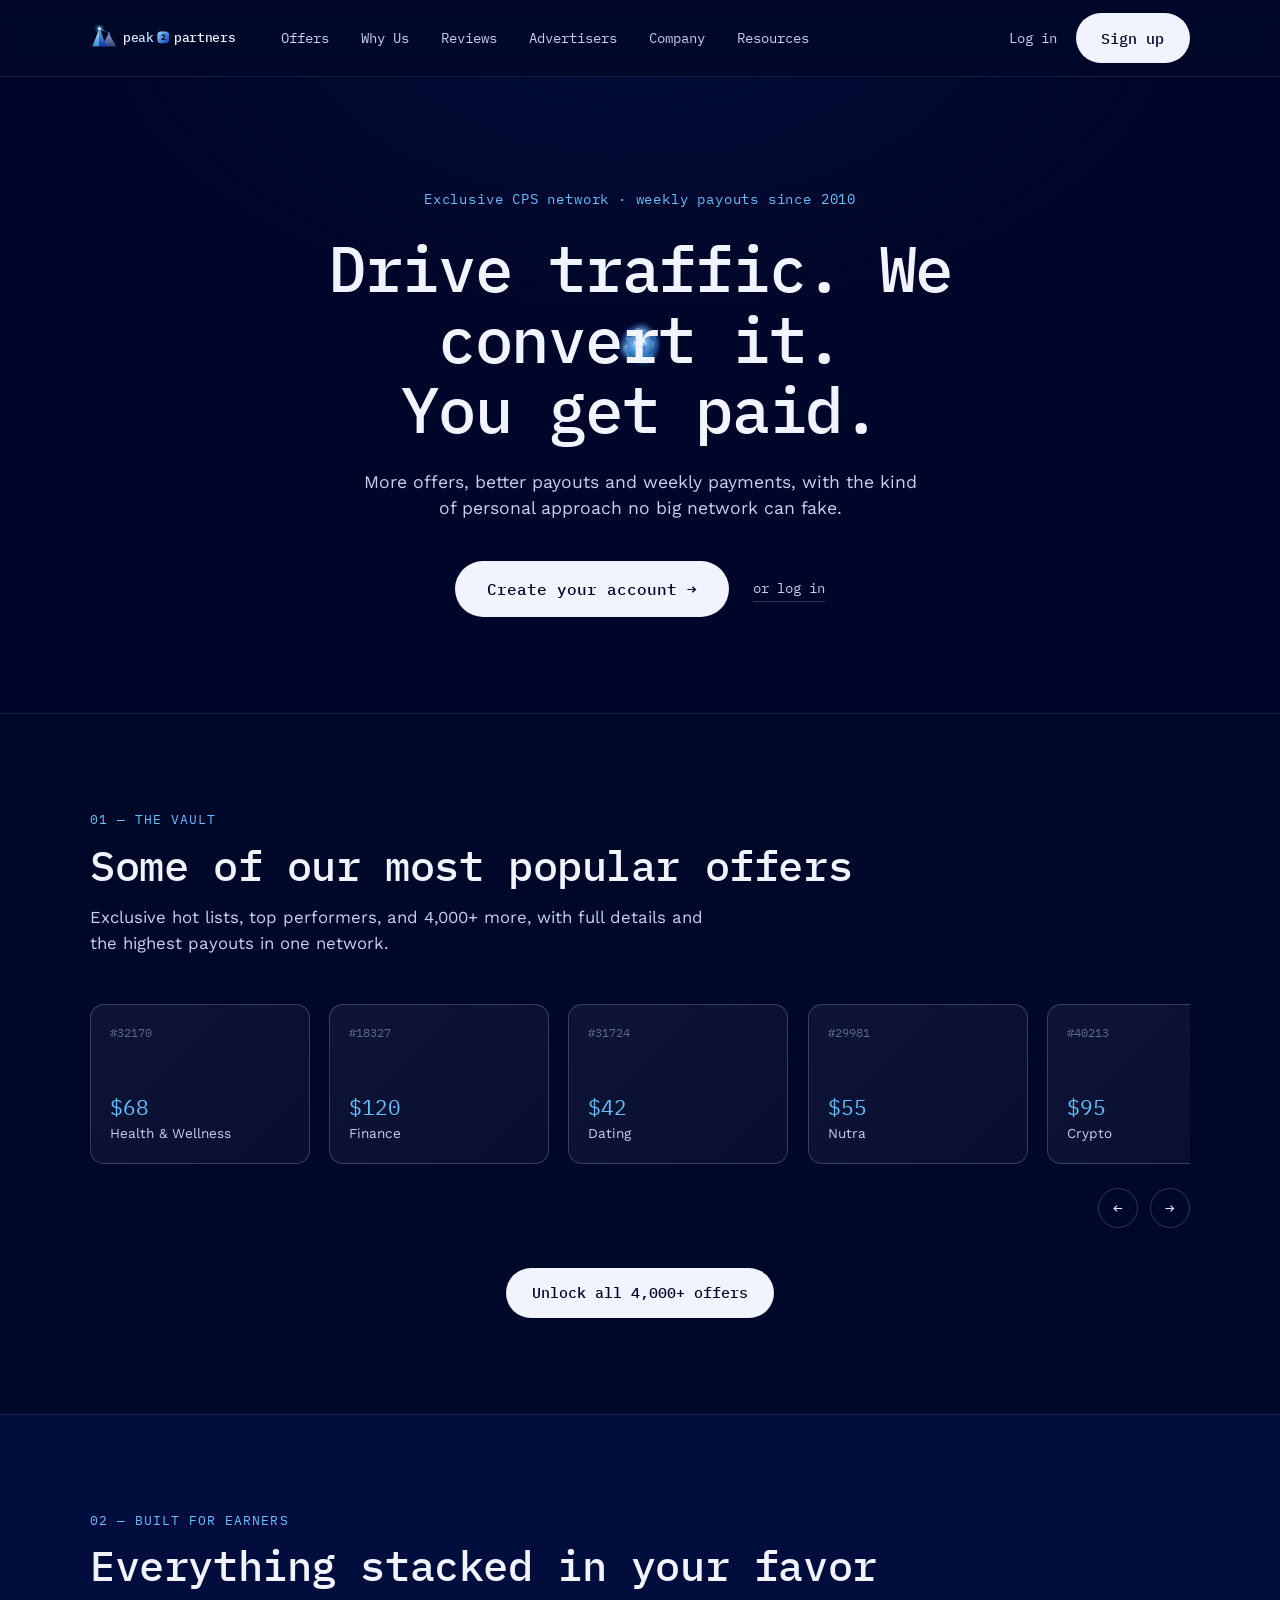
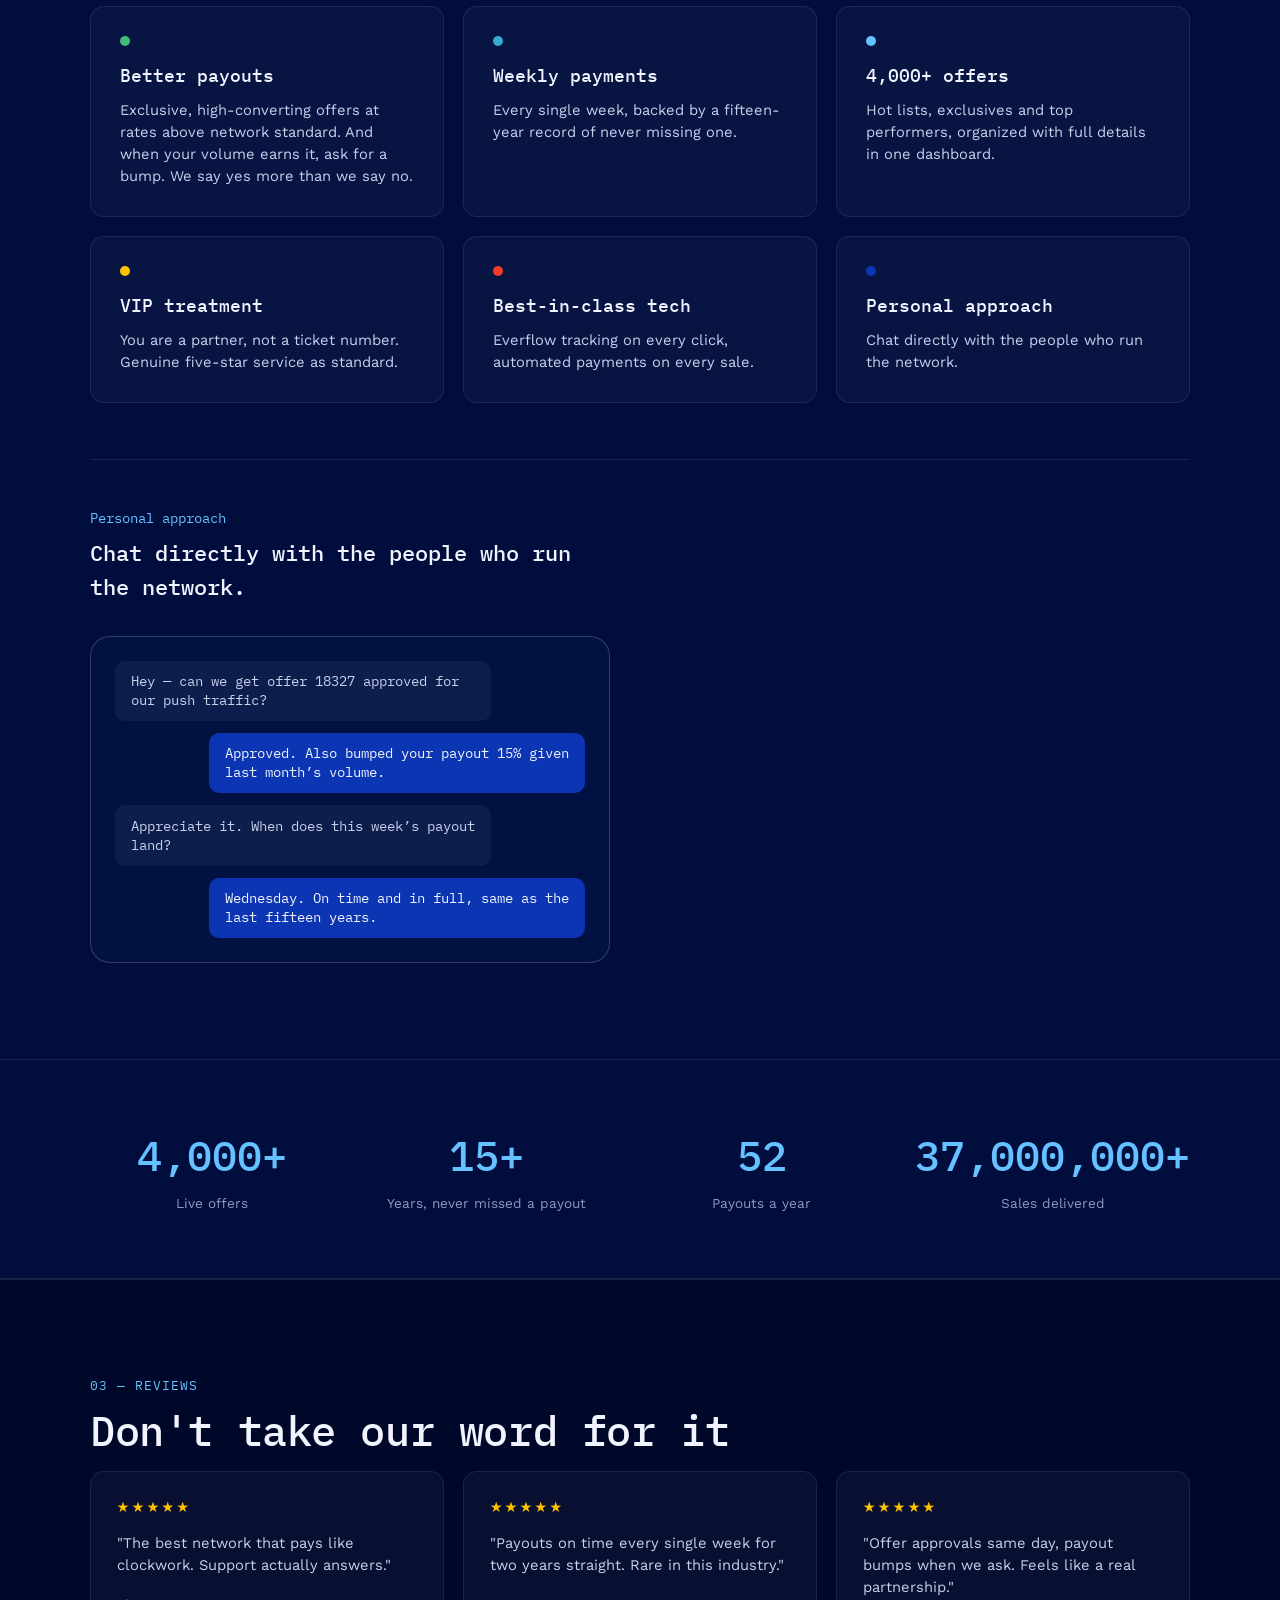
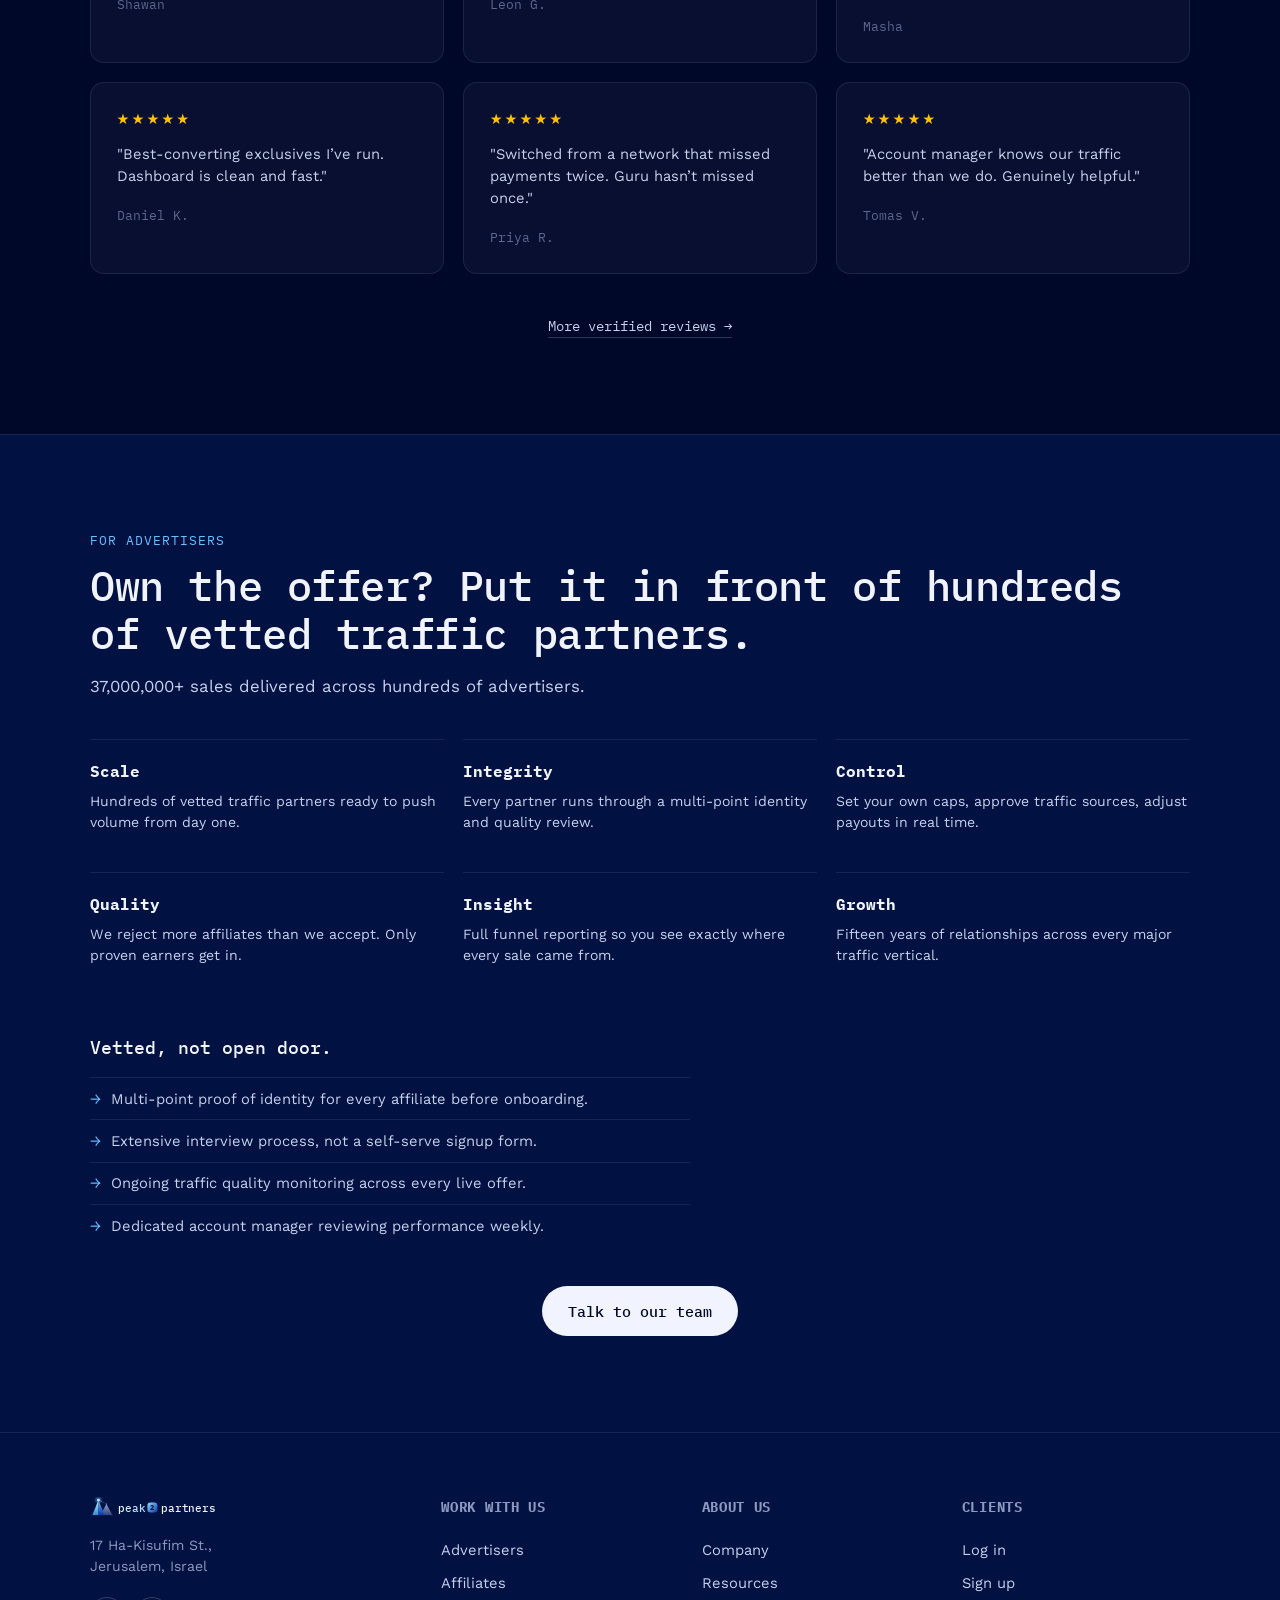
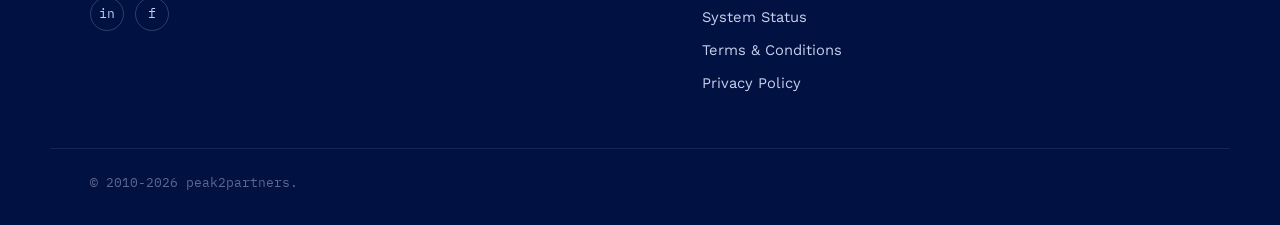
==== index.html @ 4d90394d "chore: initial project setup with branding, assets, and landing page Add .gitignore for .claude dire" ====
<!DOCTYPE html>
<html lang="en">
<head>
<meta charset="UTF-8" />
<meta name="viewport" content="width=device-width, initial-scale=1.0" />

<title>peak2partners | The Exclusive CPS Affiliate Network</title>
<meta name="description" content="4,000+ offers. Hot verticals. One network. Since 2010. For affiliates, publishers and advertisers." />
<meta name="robots" content="index, follow" />
<link rel="canonical" href="https://peak2partners.com/" />
<meta name="theme-color" content="#00082a" />

<!-- Open Graph -->
<meta property="og:type" content="website" />
<meta property="og:site_name" content="peak2partners" />
<meta property="og:title" content="peak2partners | The Exclusive CPS Affiliate Network" />
<meta property="og:description" content="4,000+ offers. Hot verticals. One network. Since 2010. For affiliates, publishers and advertisers." />
<meta property="og:url" content="https://peak2partners.com/" />
<meta property="og:image" content="https://peak2partners.com/assets/og-image.png" />
<meta property="og:image:width" content="1200" />
<meta property="og:image:height" content="630" />
<meta property="og:locale" content="en_US" />

<!-- Twitter -->
<meta name="twitter:card" content="summary_large_image" />
<meta name="twitter:title" content="peak2partners | The Exclusive CPS Affiliate Network" />
<meta name="twitter:description" content="4,000+ offers. Hot verticals. One network. Since 2010. For affiliates, publishers and advertisers." />
<meta name="twitter:image" content="https://peak2partners.com/assets/og-image.png" />

<!-- Favicons -->
<link rel="icon" href="/favicon.ico" sizes="32x32" />
<link rel="icon" type="image/svg+xml" href="/favicon.svg" />
<link rel="apple-touch-icon" href="/apple-touch-icon.png" />
<link rel="icon" type="image/png" sizes="16x16" href="/favicon-16x16.png" />
<link rel="icon" type="image/png" sizes="32x32" href="/favicon-32x32.png" />
<link rel="manifest" href="/site.webmanifest" />

<link rel="preconnect" href="https://fonts.googleapis.com">
<link rel="preconnect" href="https://fonts.gstatic.com" crossorigin>
<link href="https://fonts.googleapis.com/css2?family=IBM+Plex+Mono:wght@400;500;600&family=Work+Sans:wght@400;500;600;700&display=swap" rel="stylesheet">
<link rel="stylesheet" href="css/style.css" />

<script type="application/ld+json">
{
  "@context": "https://schema.org",
  "@type": "Organization",
  "name": "peak2partners",
  "url": "https://peak2partners.com/",
  "logo": "https://peak2partners.com/assets/icons/android-chrome-512x512.png",
  "description": "The exclusive CPS affiliate network. 4,000+ offers. Weekly payouts since 2010.",
  "foundingDate": "2010",
  "address": {
    "@type": "PostalAddress",
    "streetAddress": "17 Ha-Kisufim St.",
    "addressLocality": "Jerusalem",
    "addressCountry": "IL"
  },
  "sameAs": []
}
</script>
</head>
<body>

<svg width="0" height="0" style="position:absolute" aria-hidden="true">
  <defs>
    <linearGradient id="lg-peakFront" x1="0" y1="0" x2="0" y2="1">
      <stop offset="0" stop-color="#cfeaff"/>
      <stop offset="1" stop-color="#2f8fd6"/>
    </linearGradient>
    <linearGradient id="lg-peakFrontShade" x1="0" y1="0" x2="0" y2="1">
      <stop offset="0" stop-color="#7fc3ee"/>
      <stop offset="1" stop-color="#0b35b3"/>
    </linearGradient>
    <linearGradient id="lg-peakBack" x1="0" y1="0" x2="0" y2="1">
      <stop offset="0" stop-color="#8da4d8"/>
      <stop offset="1" stop-color="#33437a"/>
    </linearGradient>
    <radialGradient id="lg-apexGlow" cx=".5" cy=".5" r=".5">
      <stop offset="0" stop-color="#65c1ff" stop-opacity=".65"/>
      <stop offset="1" stop-color="#65c1ff" stop-opacity="0"/>
    </radialGradient>
    <linearGradient id="lg-textShine" x1="0" y1="0" x2="1" y2="0">
      <stop offset="0" stop-color="#f1f4fe"/>
      <stop offset="1" stop-color="#a9d8ff"/>
    </linearGradient>
    <linearGradient id="lg-badge" x1="0" y1="0" x2="1" y2="1">
      <stop offset="0" stop-color="#8fe0ff"/>
      <stop offset="1" stop-color="#0b35b3"/>
    </linearGradient>
    <linearGradient id="lg-connector" x1="0" y1="0" x2="1" y2="1">
      <stop offset="0" stop-color="#65c1ff" stop-opacity="1"/>
      <stop offset="1" stop-color="#65c1ff" stop-opacity="0"/>
    </linearGradient>
  </defs>
</svg>

<header class="site-header">
  <div class="wrap header-inner">
    <a href="#" class="logo">
      <svg width="256" height="44" viewBox="0 0 256 44" xmlns="http://www.w3.org/2000/svg" role="img" aria-label="peak2partners">
        <line x1="0" y1="36" x2="46" y2="36" stroke="#f1f4fe" stroke-opacity=".15" stroke-width="1"/>
        <polygon points="32,14 20,36 44,36" fill="url(#lg-peakBack)"/>
        <circle cx="32" cy="14" r="1.6" fill="#65c1ff" fill-opacity=".7"/>
        <line x1="16" y1="6" x2="32" y2="14" stroke="url(#lg-connector)" stroke-width="1.4" stroke-linecap="round"/>
        <polygon points="16,6 4,36 16,36" fill="url(#lg-peakFront)"/>
        <polygon points="16,6 16,36 28,36" fill="url(#lg-peakFrontShade)"/>
        <circle cx="16" cy="6" r="9" fill="url(#lg-apexGlow)"/>
        <circle cx="16" cy="6" r="2.6" fill="#f1f4fe"/>
        <circle cx="16" cy="6" r="1.1" fill="#65c1ff"/>
        <text x="56" y="29" font-family="'IBM Plex Mono','SF Mono',ui-monospace,monospace" font-size="22" font-weight="500" letter-spacing="-0.5" fill="url(#lg-textShine)">peak</text>
        <rect x="114" y="11" width="20" height="20" rx="6" fill="url(#lg-badge)"/>
        <text x="124" y="25.5" font-family="'IBM Plex Mono','SF Mono',ui-monospace,monospace" font-size="13" font-weight="700" text-anchor="middle" fill="#00082a">2</text>
        <text x="142" y="29" font-family="'IBM Plex Mono','SF Mono',ui-monospace,monospace" font-size="22" font-weight="500" letter-spacing="-0.5" fill="#f1f4fe">partners</text>
      </svg>
    </a>
    <nav class="main-nav" id="mainNav">
      <a href="#vault">Offers</a>
      <a href="#earners">Why Us</a>
      <a href="#reviews">Reviews</a>
      <a href="#advertisers">Advertisers</a>
      <a href="#footer">Company</a>
      <a href="#footer">Resources</a>
    </nav>
    <div class="header-actions">
      <a href="#" class="link-btn">Log in</a>
      <a href="#" class="btn btn-primary">Sign up</a>
    </div>
    <button class="burger" id="burger" aria-label="Open menu">
      <span></span><span></span><span></span>
    </button>
  </div>
</header>

<main>

  <!-- HERO -->
  <section class="hero">
    <canvas id="electronCanvas" class="electron-canvas" aria-hidden="true"></canvas>
    <div class="wrap">
      <p class="eyebrow">Exclusive CPS network &middot; weekly payouts since 2010</p>
      <h1>Drive traffic. We convert it.<br>You get paid.</h1>
      <p class="hero-sub">More offers, better payouts and weekly payments, with the kind of personal approach no big network can fake.</p>
      <div class="hero-cta">
        <a href="#" class="btn btn-primary btn-lg">Create your account &rarr;</a>
        <a href="#" class="link-underline">or log in</a>
      </div>
    </div>
  </section>

  <!-- 01 VAULT -->
  <section class="section" id="vault">
    <div class="wrap">
      <p class="section-tag">01 &mdash; The vault</p>
      <h2>Some of our most popular offers</h2>
      <p class="section-sub">Exclusive hot lists, top performers, and 4,000+ more, with full details and the highest payouts in one network.</p>

      <div class="carousel" id="vaultCarousel">
        <div class="carousel-track" id="vaultTrack"></div>
      </div>
      <div class="carousel-controls">
        <button class="carousel-btn" data-dir="-1" aria-label="Scroll left">&larr;</button>
        <button class="carousel-btn" data-dir="1" aria-label="Scroll right">&rarr;</button>
      </div>

      <div class="center-cta">
        <a href="#" class="btn btn-primary">Unlock all 4,000+ offers</a>
      </div>
    </div>
  </section>

  <!-- 02 BUILT FOR EARNERS -->
  <section class="section section-alt" id="earners">
    <div class="wrap">
      <p class="section-tag">02 &mdash; Built for earners</p>
      <h2>Everything stacked in your favor</h2>

      <div class="card-grid" id="cardGrid"></div>

      <div class="chat-block">
        <p class="chat-label">Personal approach</p>
        <h3>Chat directly with the people who run the network.</h3>
        <div class="chat-mock" id="chatMock"></div>
      </div>
    </div>
  </section>

  <!-- STATS -->
  <section class="stats">
    <div class="wrap stats-grid" id="statsGrid"></div>
  </section>

  <!-- 03 REVIEWS -->
  <section class="section" id="reviews">
    <div class="wrap">
      <p class="section-tag">03 &mdash; Reviews</p>
      <h2>Don't take our word for it</h2>

      <div class="review-grid" id="reviewGrid"></div>

      <div class="center-cta">
        <a href="#" class="link-underline">More verified reviews &rarr;</a>
      </div>
    </div>
  </section>

  <!-- ADVERTISERS -->
  <section class="section section-dark" id="advertisers">
    <div class="wrap">
      <p class="section-tag">For advertisers</p>
      <h2>Own the offer? Put it in front of hundreds of vetted traffic partners.</h2>
      <p class="section-sub">37,000,000+ sales delivered across hundreds of advertisers.</p>

      <div class="benefit-grid" id="benefitGrid"></div>

      <div class="security-block">
        <h3>Vetted, not open door.</h3>
        <ul id="securityList"></ul>
      </div>

      <div class="center-cta">
        <a href="#" class="btn btn-primary">Talk to our team</a>
      </div>
    </div>
  </section>

</main>

<footer class="site-footer" id="footer">
  <div class="wrap footer-inner">
    <div class="footer-brand">
      <svg width="205" height="35" viewBox="0 0 256 44" xmlns="http://www.w3.org/2000/svg" role="img" aria-label="peak2partners">
        <line x1="0" y1="36" x2="46" y2="36" stroke="#f1f4fe" stroke-opacity=".15" stroke-width="1"/>
        <polygon points="32,14 20,36 44,36" fill="url(#lg-peakBack)"/>
        <circle cx="32" cy="14" r="1.6" fill="#65c1ff" fill-opacity=".7"/>
        <line x1="16" y1="6" x2="32" y2="14" stroke="url(#lg-connector)" stroke-width="1.4" stroke-linecap="round"/>
        <polygon points="16,6 4,36 16,36" fill="url(#lg-peakFront)"/>
        <polygon points="16,6 16,36 28,36" fill="url(#lg-peakFrontShade)"/>
        <circle cx="16" cy="6" r="9" fill="url(#lg-apexGlow)"/>
        <circle cx="16" cy="6" r="2.6" fill="#f1f4fe"/>
        <circle cx="16" cy="6" r="1.1" fill="#65c1ff"/>
        <text x="56" y="29" font-family="'IBM Plex Mono','SF Mono',ui-monospace,monospace" font-size="22" font-weight="500" letter-spacing="-0.5" fill="url(#lg-textShine)">peak</text>
        <rect x="114" y="11" width="20" height="20" rx="6" fill="url(#lg-badge)"/>
        <text x="124" y="25.5" font-family="'IBM Plex Mono','SF Mono',ui-monospace,monospace" font-size="13" font-weight="700" text-anchor="middle" fill="#00082a">2</text>
        <text x="142" y="29" font-family="'IBM Plex Mono','SF Mono',ui-monospace,monospace" font-size="22" font-weight="500" letter-spacing="-0.5" fill="#f1f4fe">partners</text>
      </svg>
      <p>17 Ha-Kisufim St.,<br>Jerusalem, Israel</p>
      <div class="social-icons">
        <a href="#" aria-label="LinkedIn">in</a>
        <a href="#" aria-label="Facebook">f</a>
      </div>
    </div>

    <div class="footer-col">
      <h4>Work with us</h4>
      <a href="#advertisers">Advertisers</a>
      <a href="#vault">Affiliates</a>
    </div>

    <div class="footer-col">
      <h4>About us</h4>
      <a href="#">Company</a>
      <a href="#">Resources</a>
      <a href="#">System Status</a>
      <a href="#">Terms &amp; Conditions</a>
      <a href="#">Privacy Policy</a>
    </div>

    <div class="footer-col">
      <h4>Clients</h4>
      <a href="#">Log in</a>
      <a href="#">Sign up</a>
    </div>
  </div>
  <div class="wrap footer-bottom">
    <p>&copy; 2010-2026 peak2partners.</p>
  </div>
</footer>

<script src="js/main.js"></script>
</body>
</html>
---- css/style.css ----
/* ===== Design tokens (extracted from gurumedia.com) ===== */
:root{
  --bg:#00082a;
  --bg2:#010e3d;
  --bg3:#001142;
  --ink:#f1f4fe;
  --ink2:#c7d1ec;
  --dim:#8d99be;
  --faint:#5d6890;
  --accent:#65c1ff;
  --blue:#0b35b3;
  --sp-r:#f23d26;
  --sp-y:#ffc200;
  --sp-g:#42bc78;
  --sp-b:#39abd3;
  --line:#f1f4fe17;
  --line2:#f1f4fe0d;
  --line-s:#f1f4fe33;
  --surf:#f1f4fe08;
  --surf2:#f1f4fe0e;
  --paper:#f1f4fe;
  --r-lg:20px;
  --r-md:14px;
  --r-sm:10px;
  --maxw:1180px;
  --gut:clamp(20px, 5vw, 40px);
  --ease:cubic-bezier(.22, .7, .18, 1);
  --sans:"Work Sans", system-ui, sans-serif;
  --mono:"IBM Plex Mono", "SF Mono", ui-monospace, monospace;
}

*{box-sizing:border-box;margin:0;padding:0}
html{scroll-behavior:smooth}
body{
  background:var(--bg);
  color:var(--ink);
  font-family:var(--sans);
  line-height:1.5;
  -webkit-font-smoothing:antialiased;
}
img{max-width:100%;display:block}
a{color:inherit;text-decoration:none}
ul{list-style:none}
button{font:inherit;cursor:pointer;background:none;border:none;color:inherit}

.wrap{
  max-width:var(--maxw);
  margin:0 auto;
  padding:0 var(--gut);
}

h1,h2,h3,.section-tag,.eyebrow{font-family:var(--mono)}

h1{font-size:clamp(2.2rem, 5vw, 4rem);font-weight:500;line-height:1.1;letter-spacing:-.02em}
h2{font-size:clamp(1.6rem, 3.4vw, 2.6rem);font-weight:500;line-height:1.15;letter-spacing:-.01em;margin-bottom:1rem}
h3{font-size:1.15rem;font-weight:500}

.section-tag{
  color:var(--accent);
  font-size:.8rem;
  letter-spacing:.08em;
  text-transform:uppercase;
  margin-bottom:.75rem;
}
.section-sub{color:var(--ink2);max-width:640px;font-size:1.05rem;margin-bottom:2.5rem}

/* ===== Buttons ===== */
.btn{
  display:inline-flex;
  align-items:center;
  gap:.4rem;
  padding:.85rem 1.6rem;
  border-radius:100px;
  font-family:var(--mono);
  font-size:.95rem;
  font-weight:500;
  transition:background .2s var(--ease), transform .2s var(--ease);
}
.btn-primary{background:var(--paper);color:var(--bg)}
.btn-primary:hover{background:var(--accent);transform:translateY(-1px)}
.btn-lg{padding:1rem 2rem;font-size:1rem}
.link-btn{font-family:var(--mono);font-size:.9rem;color:var(--ink2)}
.link-underline{
  font-family:var(--mono);
  font-size:.9rem;
  color:var(--ink2);
  border-bottom:1px solid var(--line-s);
  padding-bottom:2px;
}
.link-underline:hover{color:var(--accent);border-color:var(--accent)}

/* ===== Header ===== */
.site-header{
  position:sticky;top:0;z-index:100;
  background:#00082ac0;
  backdrop-filter:blur(12px);
  border-bottom:1px solid var(--line);
}
.header-inner{
  display:flex;align-items:center;gap:2.5rem;
  height:76px;
}
.logo svg{height:26px;width:auto;display:block}
.main-nav{display:flex;gap:2rem;flex:1}
.main-nav a{font-family:var(--mono);font-size:.9rem;color:var(--ink2)}
.main-nav a:hover{color:var(--ink)}
.header-actions{display:flex;align-items:center;gap:1.2rem}
.burger{display:none;flex-direction:column;gap:5px;width:24px}
.burger span{height:2px;width:100%;background:var(--ink);border-radius:2px}

/* ===== Hero ===== */
.hero{
  position:relative;
  padding:7rem 0 6rem;
  background:
    radial-gradient(ellipse 900px 500px at 50% -10%, var(--bg3) 0%, transparent 60%),
    var(--bg);
  text-align:center;
  overflow:hidden;
  isolation:isolate;
}
.hero .wrap{max-width:840px;position:relative;z-index:2}

/* ===== Electron particle scene ===== */
.electron-canvas{
  position:absolute;inset:0;
  z-index:1;
  width:100%;height:100%;
  pointer-events:none;
}
.eyebrow{color:var(--accent);font-size:.85rem;letter-spacing:.06em;margin-bottom:1.5rem}
.hero-sub{color:var(--ink2);font-size:1.1rem;max-width:560px;margin:1.5rem auto 2.5rem}
.hero-cta{display:flex;align-items:center;justify-content:center;gap:1.5rem;flex-wrap:wrap}

/* ===== Sections ===== */
.section{padding:6rem 0;border-top:1px solid var(--line)}
.section-alt{background:var(--bg2)}
.section-dark{background:var(--bg3)}
.center-cta{text-align:center;margin-top:2.5rem}

/* ===== Vault carousel ===== */
.carousel{overflow-x:auto;scrollbar-width:none;-ms-overflow-style:none}
.carousel::-webkit-scrollbar{display:none}
.carousel-track{display:flex;gap:1.2rem;padding:.5rem 0 1rem}
.offer-card{
  flex:0 0 220px;
  height:160px;
  border-radius:var(--r-md);
  border:1px solid var(--line-s);
  background:linear-gradient(135deg, var(--surf2), var(--surf));
  padding:1.2rem;
  display:flex;flex-direction:column;justify-content:space-between;
  transition:transform .2s var(--ease), border-color .2s var(--ease), box-shadow .2s var(--ease);
  transform-style:preserve-3d;
  will-change:transform;
}
.offer-card:hover{border-color:var(--accent);box-shadow:0 20px 40px -20px #00000080}
.offer-card .offer-id{font-family:var(--mono);font-size:.75rem;color:var(--faint)}
.offer-card .offer-payout{font-family:var(--mono);font-size:1.3rem;color:var(--accent)}
.offer-card .offer-vertical{font-size:.85rem;color:var(--ink2)}
.carousel-controls{display:flex;gap:.75rem;justify-content:flex-end;margin-top:.5rem}
.carousel-btn{
  width:40px;height:40px;border-radius:50%;
  border:1px solid var(--line-s);
  display:flex;align-items:center;justify-content:center;
  font-family:var(--mono);
}
.carousel-btn:hover{background:var(--surf2);color:var(--accent)}

/* ===== Card grid (Built for Earners) ===== */
.card-grid{
  display:grid;
  grid-template-columns:repeat(3, 1fr);
  gap:1.2rem;
  margin-bottom:3.5rem;
}
.feature-card{
  background:var(--surf);
  border:1px solid var(--line);
  border-radius:var(--r-md);
  padding:1.8rem;
  transform-style:preserve-3d;
  will-change:transform;
  transition:transform .2s var(--ease), border-color .2s var(--ease), box-shadow .2s var(--ease);
}
.feature-card:hover{border-color:var(--line-s);box-shadow:0 20px 40px -20px #00000080}
.feature-card .dot{
  width:10px;height:10px;border-radius:50%;
  margin-bottom:1rem;
}
.feature-card h3{margin-bottom:.6rem}
.feature-card p{color:var(--ink2);font-size:.92rem}

/* ===== Chat mock ===== */
.chat-block{
  border-top:1px solid var(--line);
  padding-top:3rem;
}
.chat-label{color:var(--accent);font-family:var(--mono);font-size:.85rem;margin-bottom:.5rem}
.chat-block h3{max-width:520px;margin-bottom:2rem;font-size:1.4rem}
.chat-mock{
  max-width:520px;
  background:var(--bg3);
  border:1px solid var(--line-s);
  border-radius:var(--r-lg);
  padding:1.5rem;
  display:flex;flex-direction:column;gap:.75rem;
}
.chat-msg{
  font-family:var(--mono);
  font-size:.85rem;
  padding:.7rem 1rem;
  border-radius:var(--r-sm);
  max-width:80%;
  line-height:1.4;
}
.chat-msg.them{background:var(--surf2);color:var(--ink2);align-self:flex-start}
.chat-msg.us{background:var(--blue);color:var(--ink);align-self:flex-end}

/* ===== Stats ===== */
.stats{padding:4rem 0;background:var(--bg2);border-top:1px solid var(--line);border-bottom:1px solid var(--line)}
.stats-grid{
  display:grid;
  grid-template-columns:repeat(4, 1fr);
  gap:2rem;
  text-align:center;
}
.stat-num{font-family:var(--mono);font-size:clamp(1.8rem, 3.5vw, 2.6rem);color:var(--accent);font-weight:500}
.stat-label{color:var(--dim);font-size:.85rem;margin-top:.4rem}

/* ===== Reviews ===== */
.review-grid{
  display:grid;
  grid-template-columns:repeat(3, 1fr);
  gap:1.2rem;
  margin-bottom:2.5rem;
}
.review-card{
  background:var(--surf);
  border:1px solid var(--line);
  border-radius:var(--r-md);
  padding:1.6rem;
}
.review-stars{color:var(--sp-y);letter-spacing:2px;margin-bottom:.8rem;font-size:.9rem}
.review-quote{color:var(--ink2);font-size:.92rem;margin-bottom:1.2rem}
.review-author{font-family:var(--mono);font-size:.8rem;color:var(--faint)}

/* ===== Advertisers ===== */
.benefit-grid{
  display:grid;
  grid-template-columns:repeat(3, 1fr);
  gap:1.2rem;
  margin-bottom:3rem;
}
.benefit-item{padding:1.2rem 0;border-top:1px solid var(--line)}
.benefit-item h4{font-family:var(--mono);font-size:1rem;margin-bottom:.5rem;color:var(--ink)}
.benefit-item p{color:var(--ink2);font-size:.88rem}

.security-block{max-width:600px;margin-bottom:1rem}
.security-block h3{margin-bottom:1rem}
#securityList li{
  color:var(--ink2);
  font-size:.92rem;
  padding:.6rem 0;
  border-top:1px solid var(--line);
  display:flex;gap:.6rem;
}
#securityList li::before{content:"→";color:var(--accent)}

/* ===== Footer ===== */
.site-footer{background:var(--bg3);border-top:1px solid var(--line);padding:4rem 0 2rem}
.footer-inner{
  display:grid;
  grid-template-columns:1.4fr 1fr 1fr 1fr;
  gap:2rem;
  padding-bottom:3rem;
}
.footer-brand svg{height:22px;width:auto;display:block;margin-bottom:1rem}
.footer-brand p{color:var(--dim);font-size:.88rem;line-height:1.5}
.social-icons{display:flex;gap:.7rem;margin-top:1.2rem}
.social-icons a{
  width:34px;height:34px;border-radius:50%;
  border:1px solid var(--line-s);
  display:flex;align-items:center;justify-content:center;
  font-family:var(--mono);font-size:.8rem;color:var(--ink2);
}
.social-icons a:hover{color:var(--accent);border-color:var(--accent)}
.footer-col h4{font-family:var(--mono);font-size:.85rem;color:var(--dim);text-transform:uppercase;letter-spacing:.05em;margin-bottom:1rem}
.footer-col a{display:block;color:var(--ink2);font-size:.92rem;padding:.35rem 0}
.footer-col a:hover{color:var(--accent)}
.footer-bottom{border-top:1px solid var(--line);padding-top:1.5rem}
.footer-bottom p{color:var(--faint);font-size:.82rem;font-family:var(--mono)}

/* ===== Responsive ===== */
@media (max-width: 900px){
  .main-nav{
    display:none;
    position:absolute;top:76px;left:0;right:0;
    flex-direction:column;gap:0;
    background:var(--bg2);
    border-bottom:1px solid var(--line);
    padding:.5rem var(--gut) 1rem;
  }
  .main-nav.open{display:flex}
  .main-nav a{padding:.8rem 0;border-top:1px solid var(--line)}
  .header-actions .link-btn{display:none}
  .burger{display:flex}
  .burger.active span:nth-child(1){transform:translateY(7px) rotate(45deg)}
  .burger.active span:nth-child(2){opacity:0}
  .burger.active span:nth-child(3){transform:translateY(-7px) rotate(-45deg)}
  .burger span{transition:transform .2s var(--ease), opacity .2s var(--ease)}
  .card-grid, .review-grid, .benefit-grid{grid-template-columns:repeat(2, 1fr)}
  .footer-inner{grid-template-columns:1fr 1fr}
  .stats-grid{grid-template-columns:repeat(2, 1fr);gap:2.5rem}
}
@media (max-width: 560px){
  .card-grid, .review-grid, .benefit-grid{grid-template-columns:1fr}
  .footer-inner{grid-template-columns:1fr}
  .hero-cta{flex-direction:column}
}
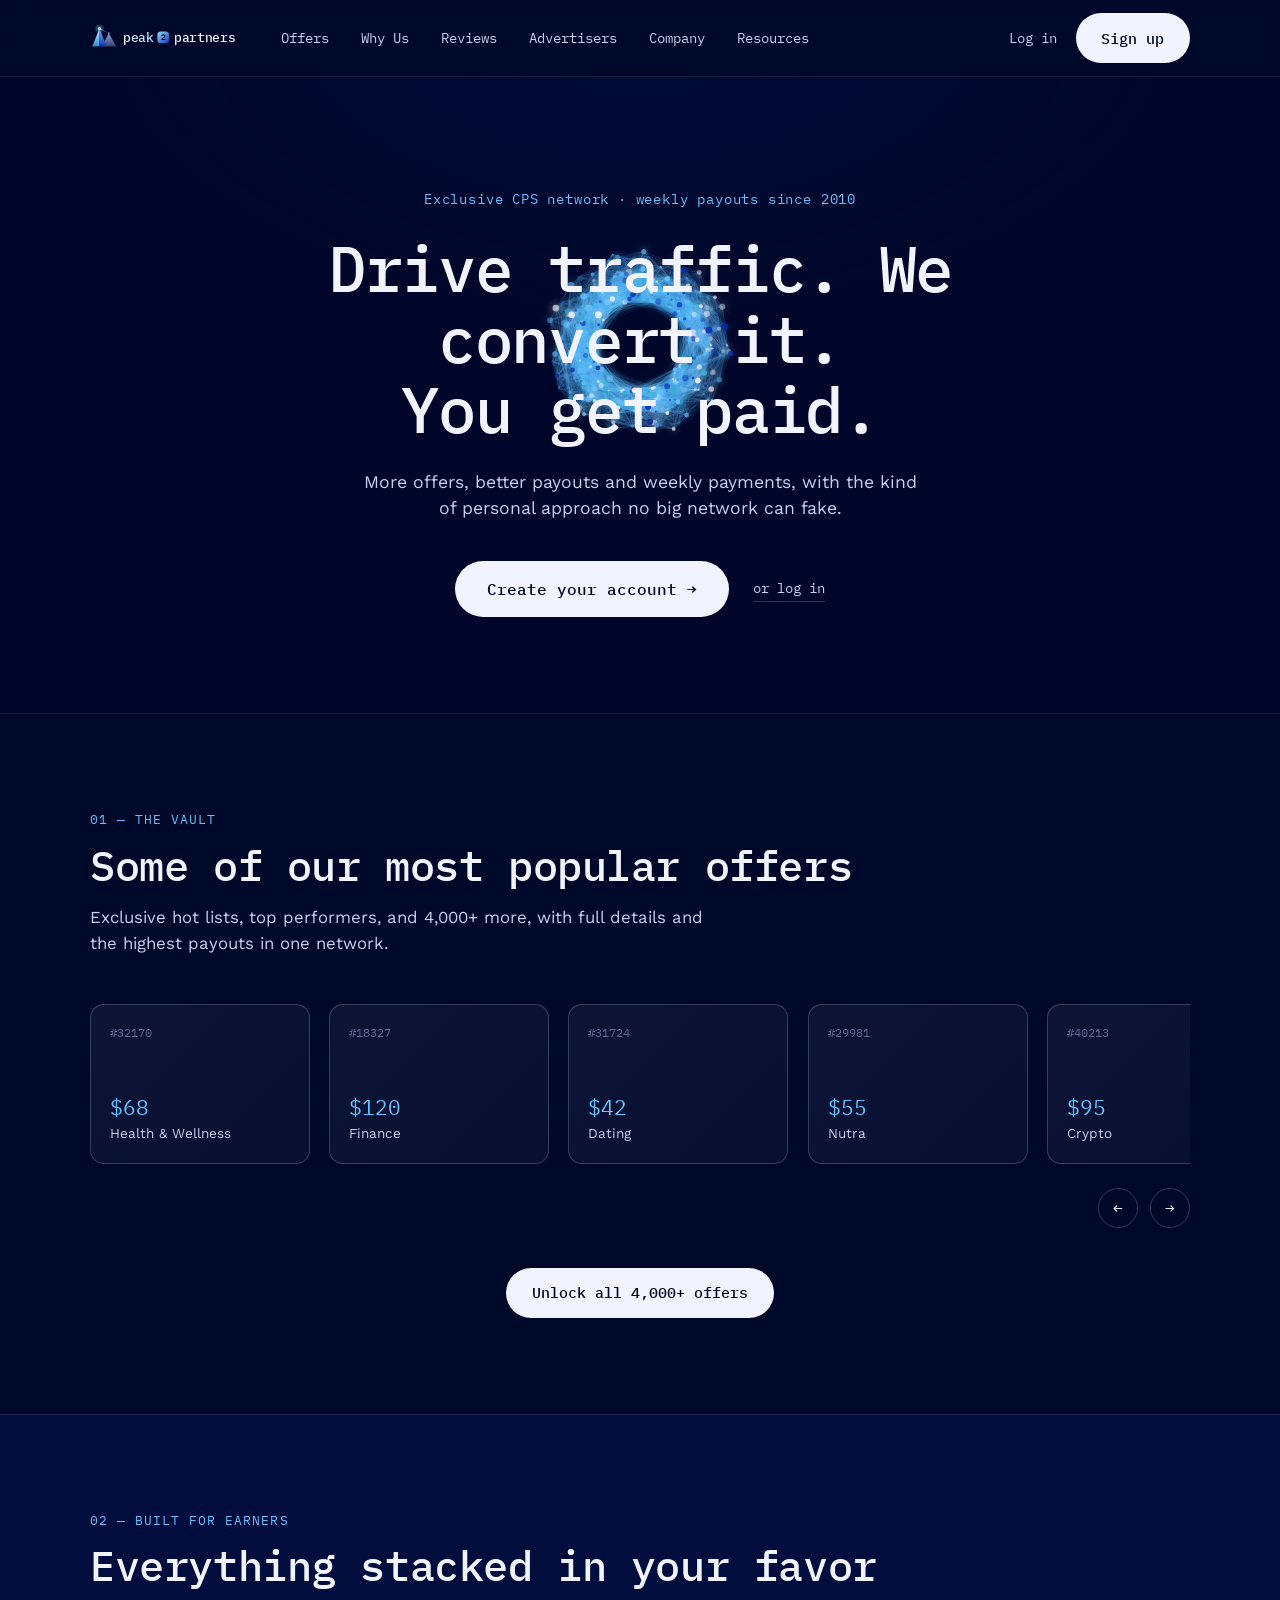
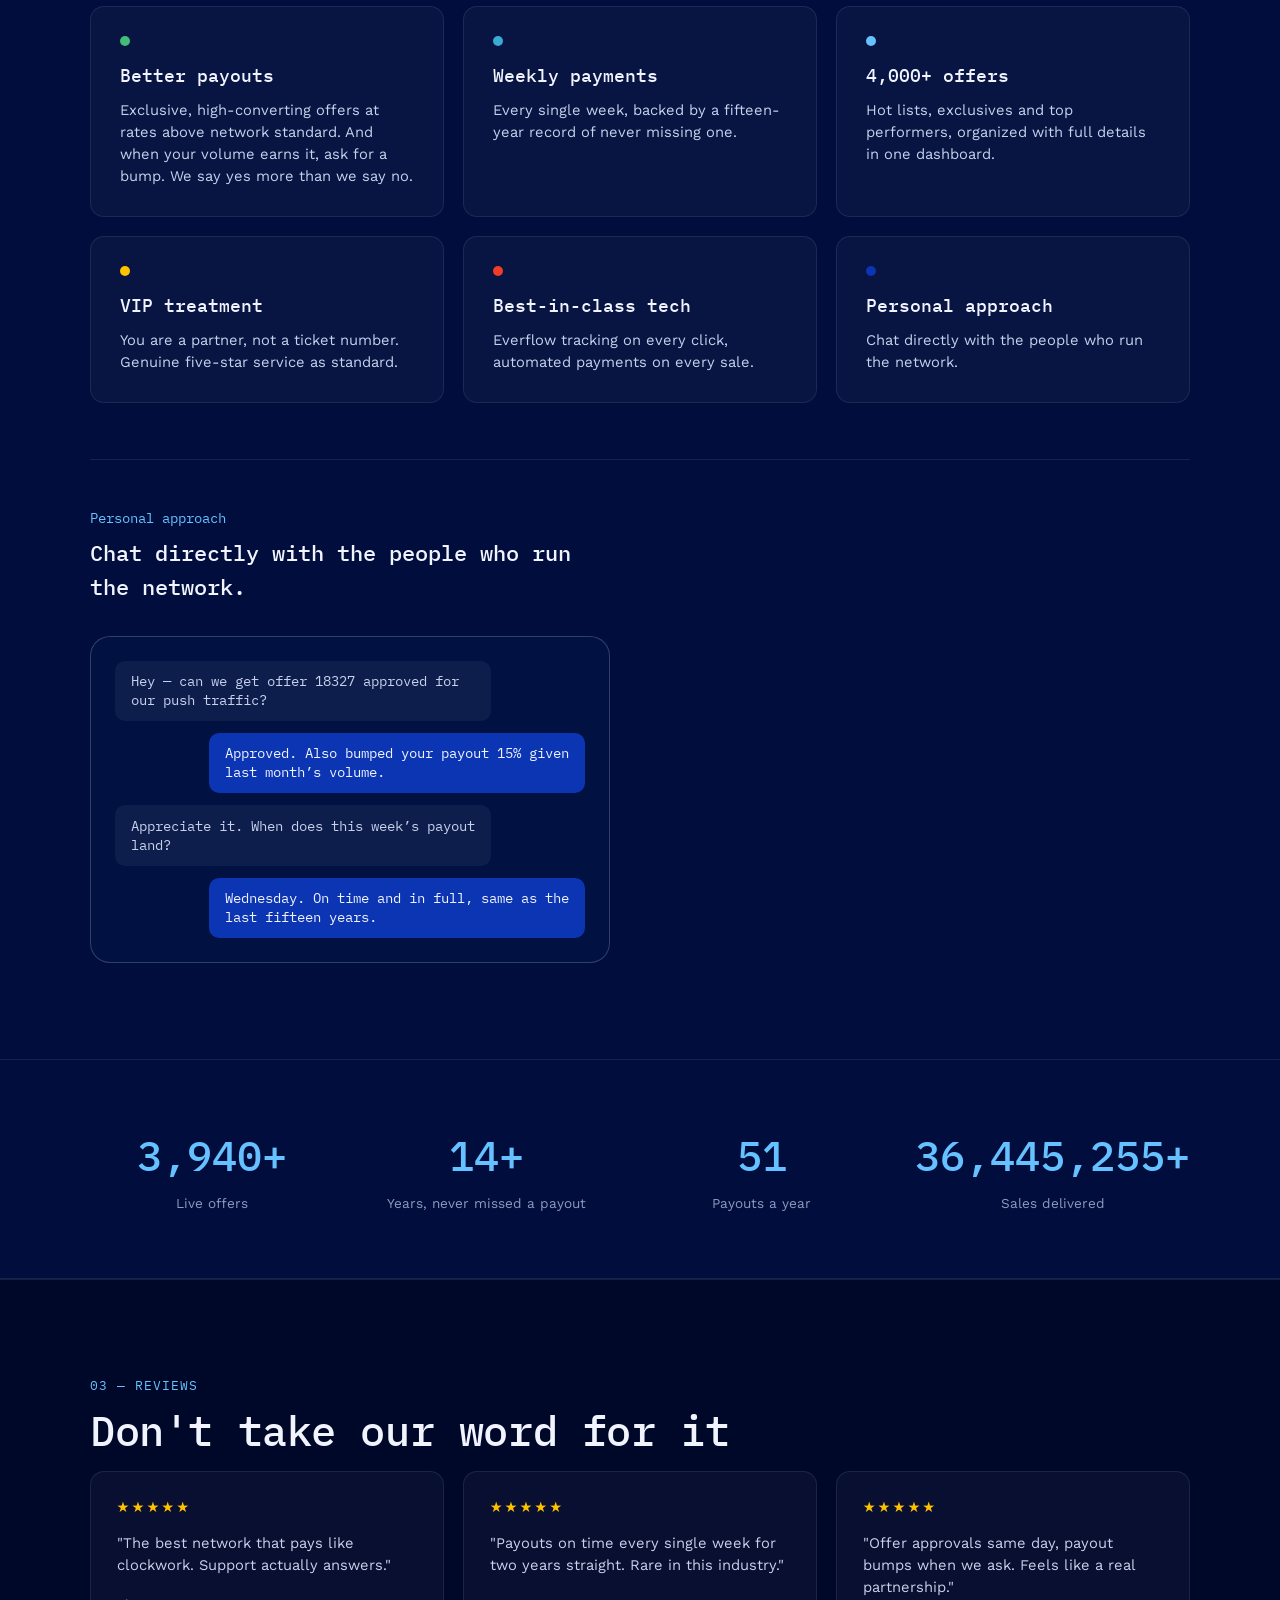
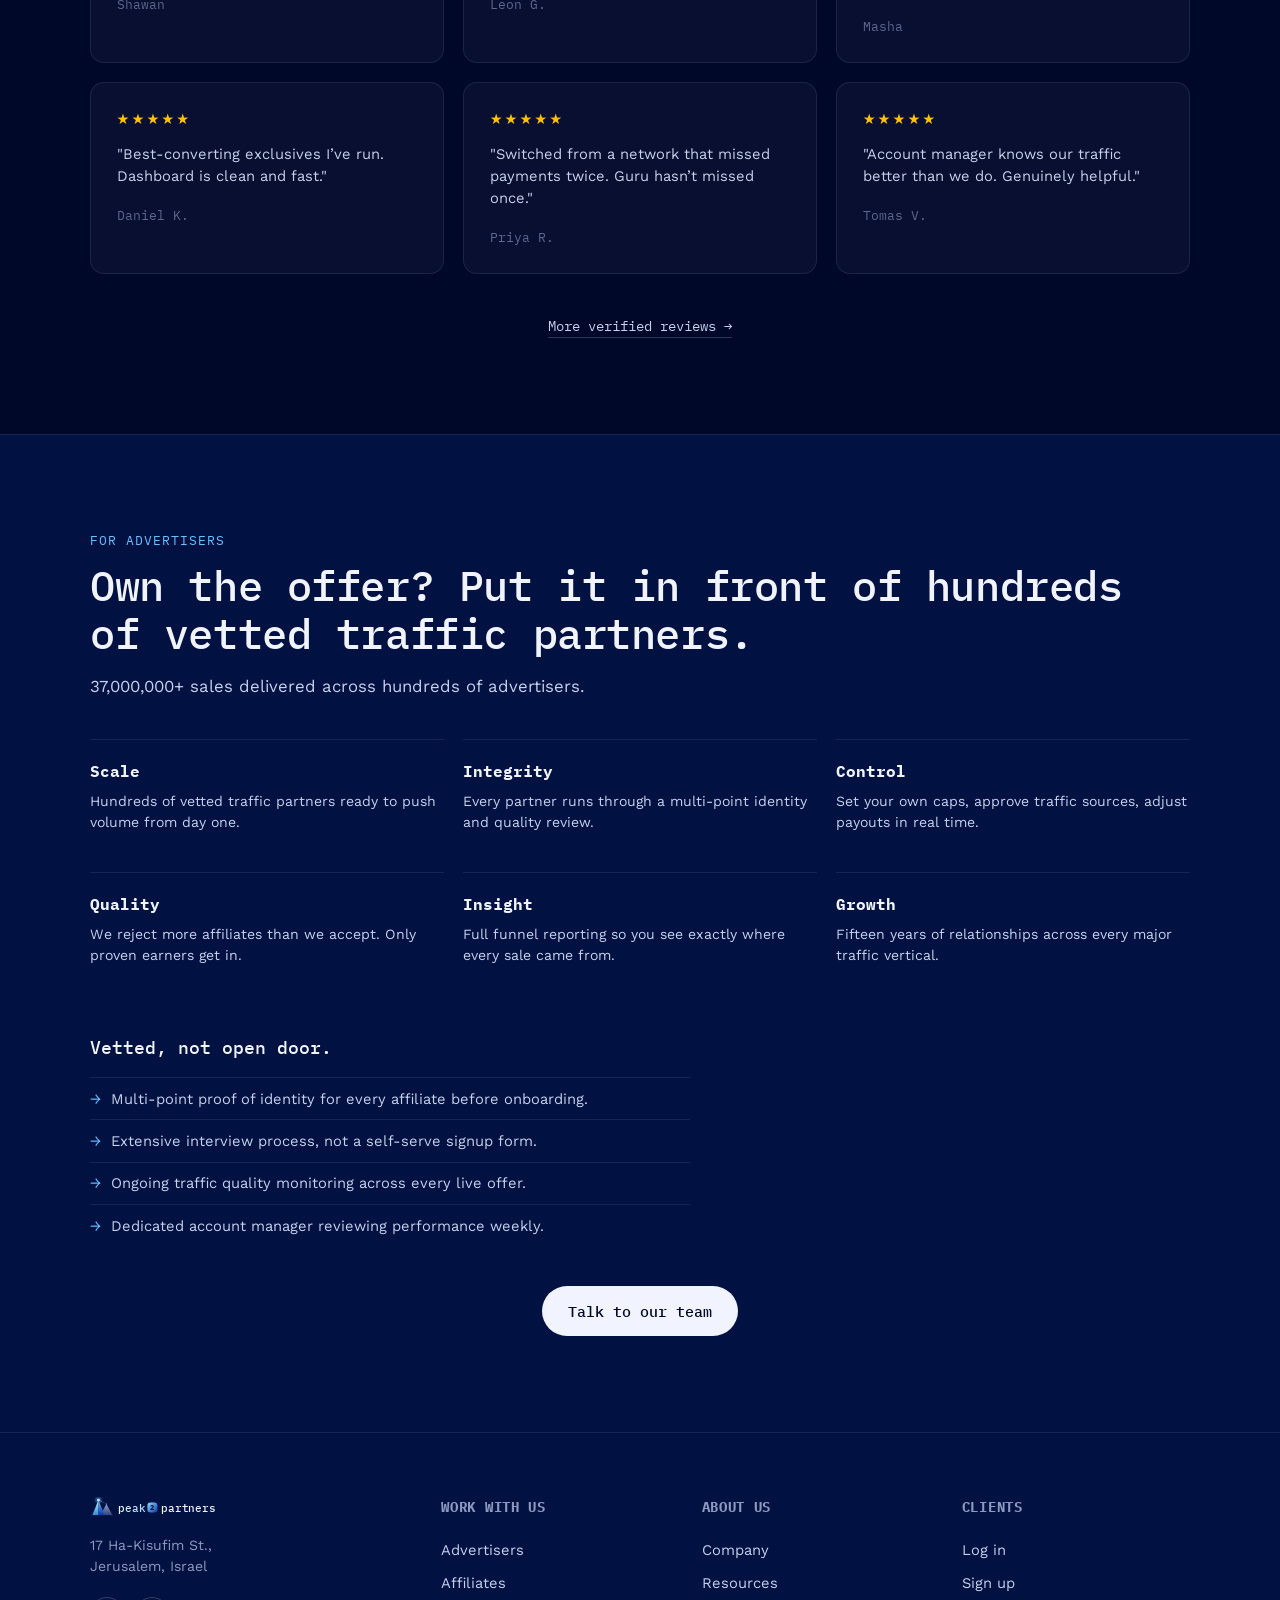
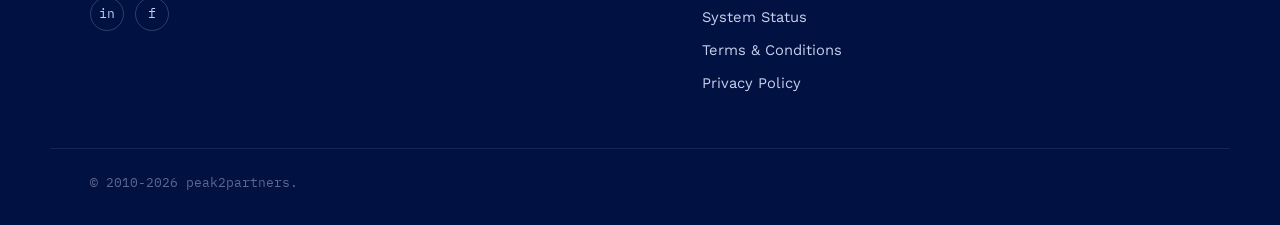
==== commit b2b765fb: "fix: load site icons on GitHub Pages" ====
--- a/index.html
+++ b/index.html
@@ -28,12 +28,12 @@
 <meta name="twitter:image" content="https://peak2partners.com/assets/og-image.png" />
 
 <!-- Favicons -->
-<link rel="icon" href="/favicon.ico" sizes="32x32" />
-<link rel="icon" type="image/svg+xml" href="/favicon.svg" />
-<link rel="apple-touch-icon" href="/apple-touch-icon.png" />
-<link rel="icon" type="image/png" sizes="16x16" href="/favicon-16x16.png" />
-<link rel="icon" type="image/png" sizes="32x32" href="/favicon-32x32.png" />
-<link rel="manifest" href="/site.webmanifest" />
+<link rel="icon" href="favicon.ico" sizes="32x32" />
+<link rel="icon" type="image/svg+xml" href="favicon.svg" />
+<link rel="apple-touch-icon" href="apple-touch-icon.png" />
+<link rel="icon" type="image/png" sizes="16x16" href="favicon-16x16.png" />
+<link rel="icon" type="image/png" sizes="32x32" href="favicon-32x32.png" />
+<link rel="manifest" href="site.webmanifest" />
 
 <link rel="preconnect" href="https://fonts.googleapis.com">
 <link rel="preconnect" href="https://fonts.gstatic.com" crossorigin>
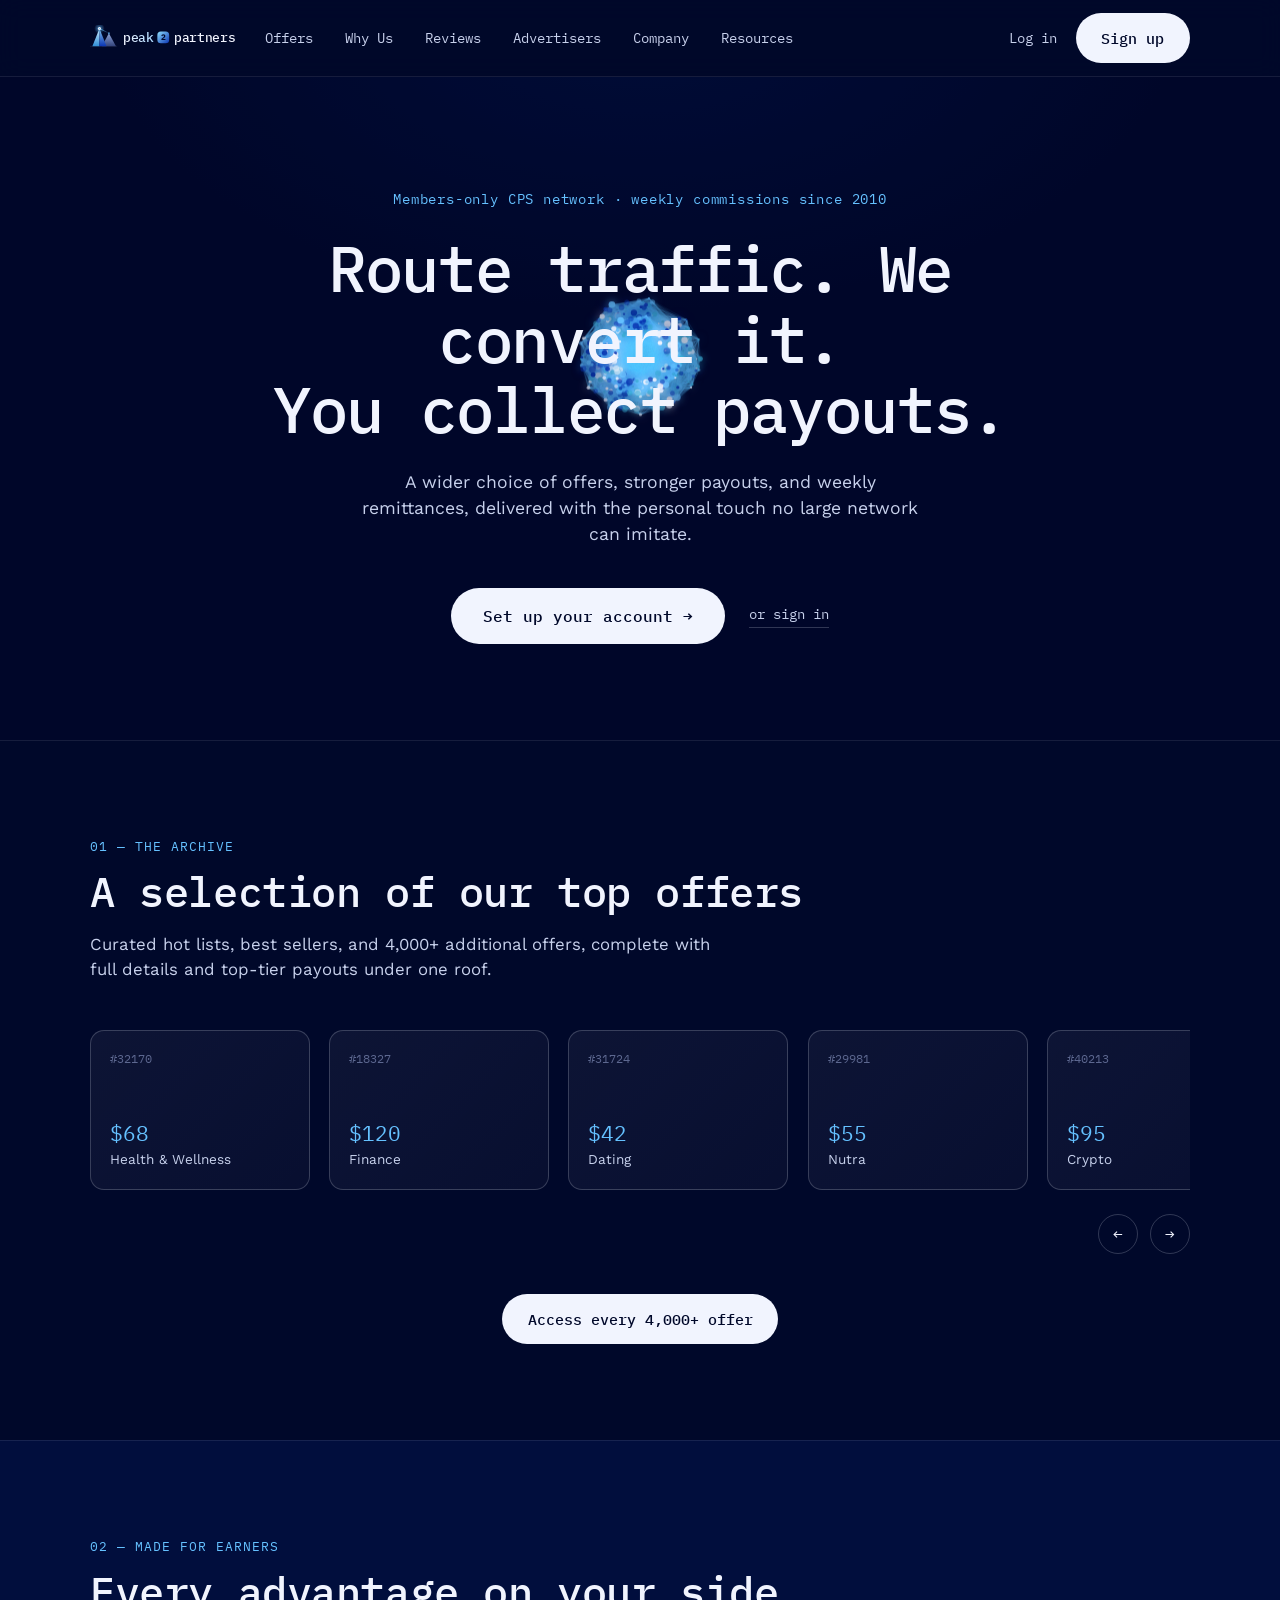
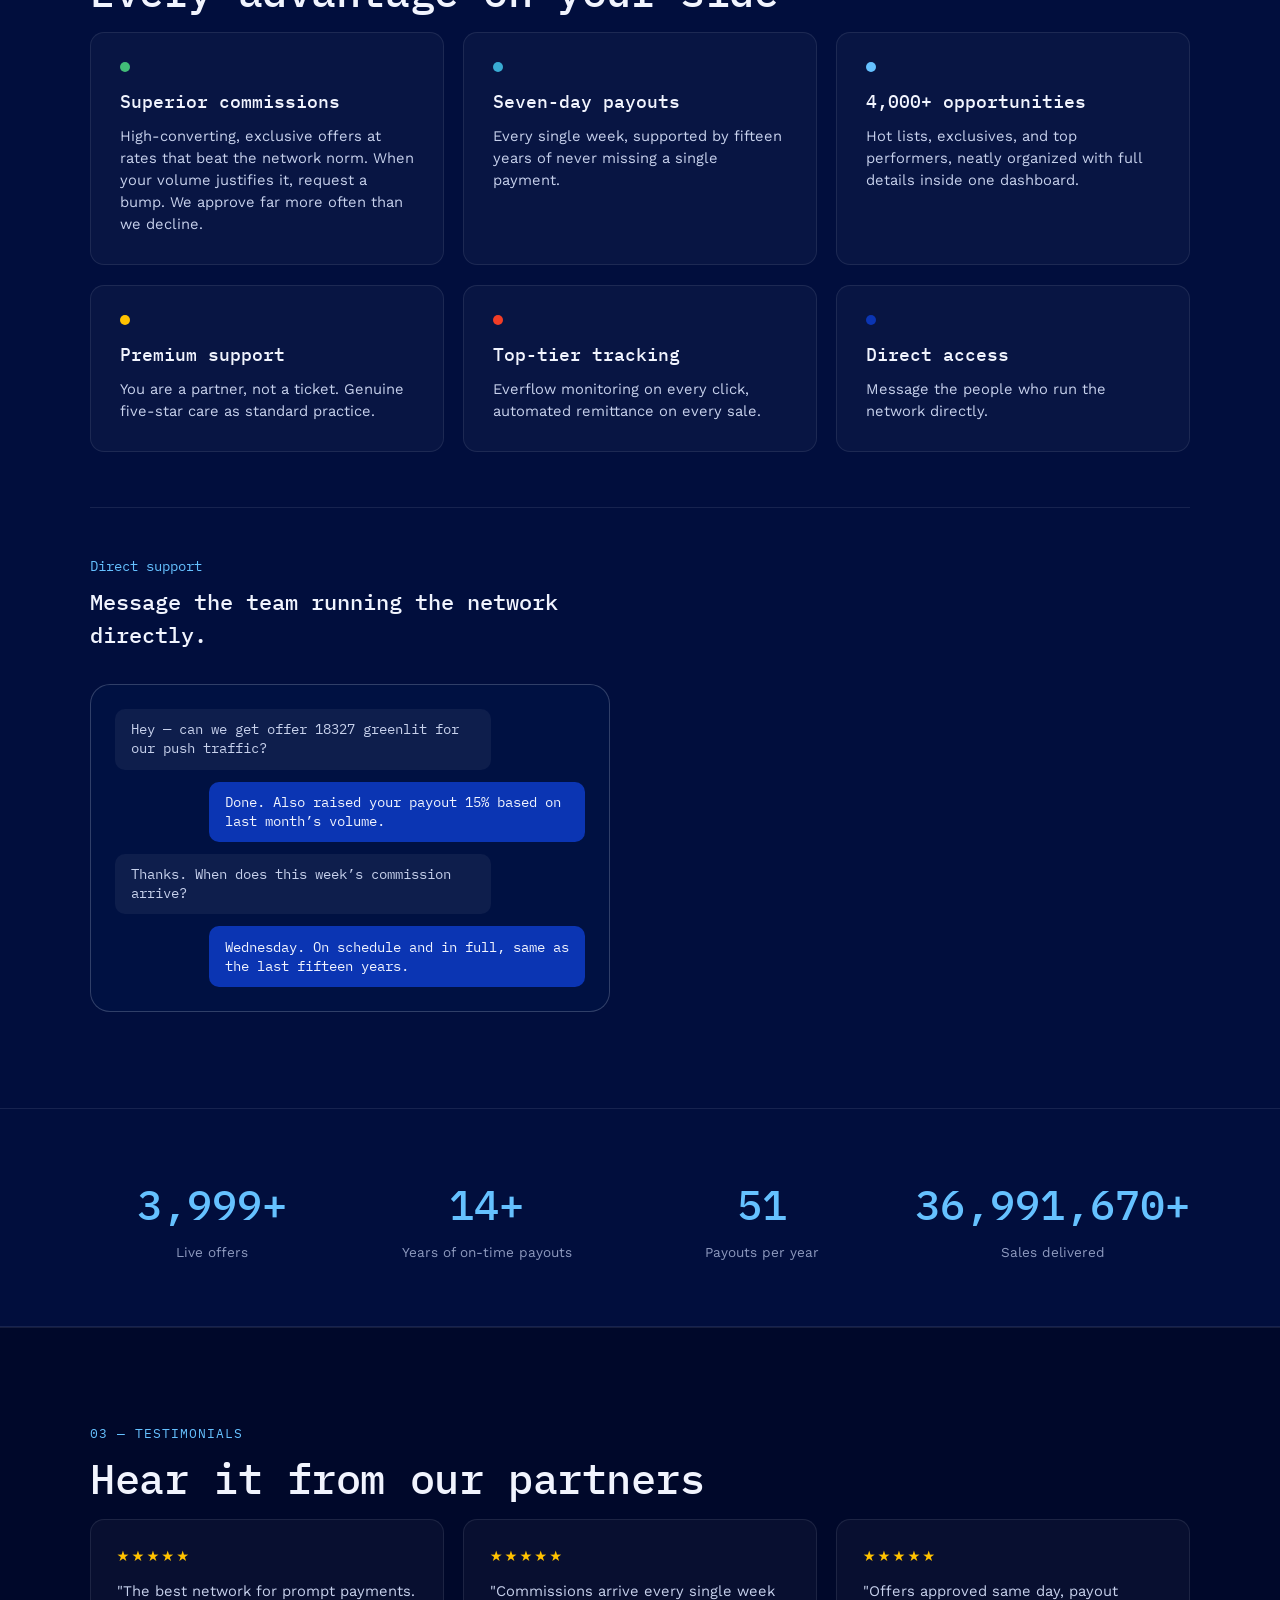
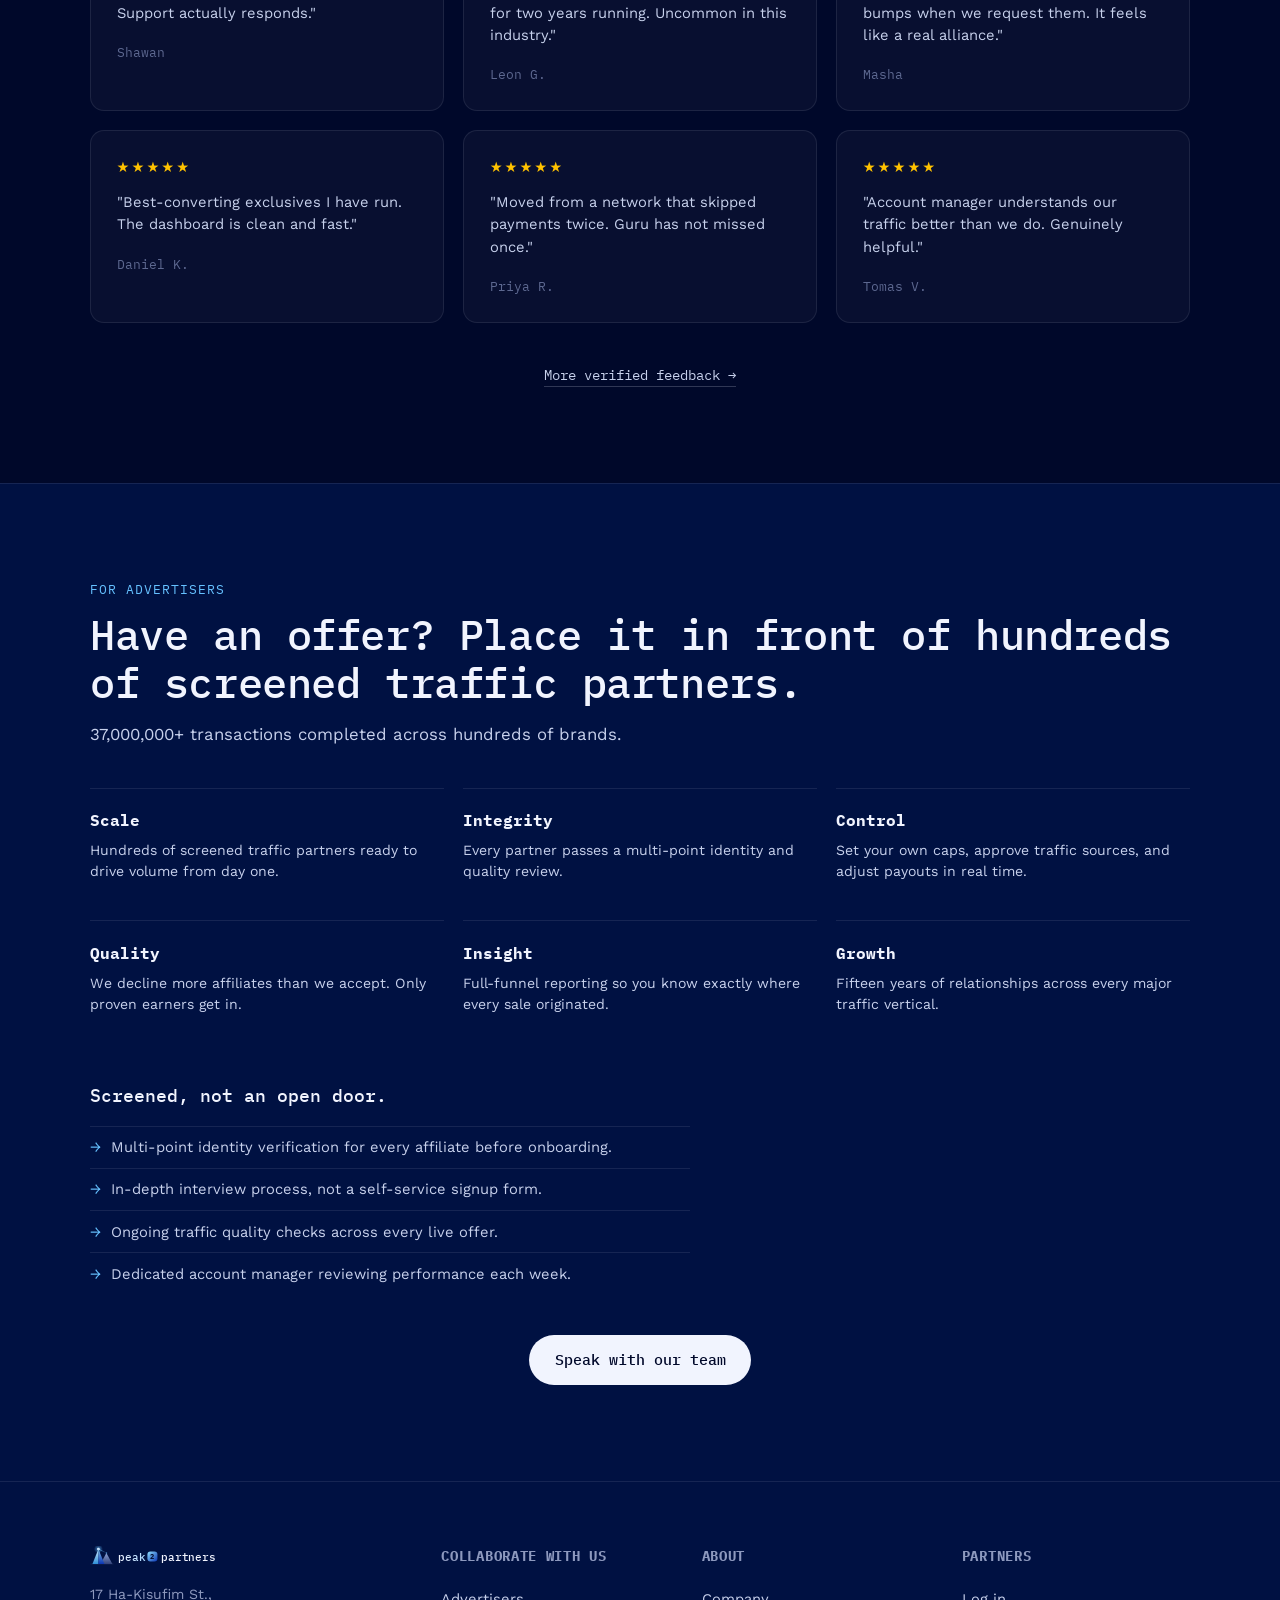
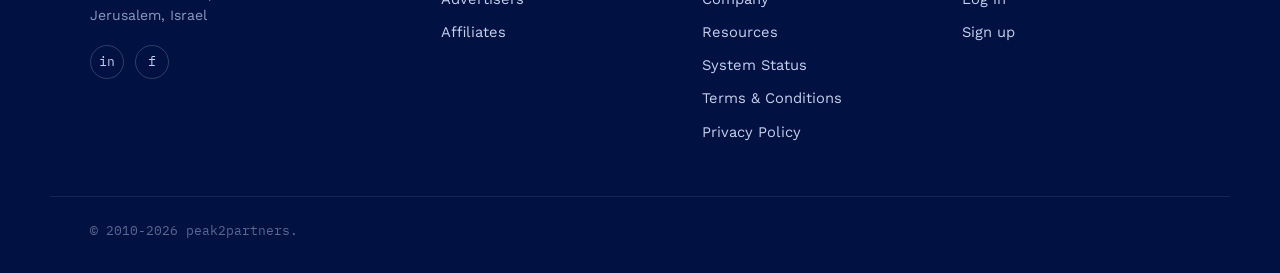
==== commit 79497cb2: "feat: enhance mobile navigation with animations and accessibility Improve mobile menu with smooth fa" ====
--- a/index.html
+++ b/index.html
@@ -96,7 +96,7 @@
 
 <header class="site-header">
   <div class="wrap header-inner">
-    <a href="#" class="logo">
+    <a href="index.html" class="logo">
       <svg width="256" height="44" viewBox="0 0 256 44" xmlns="http://www.w3.org/2000/svg" role="img" aria-label="peak2partners">
         <line x1="0" y1="36" x2="46" y2="36" stroke="#f1f4fe" stroke-opacity=".15" stroke-width="1"/>
         <polygon points="32,14 20,36 44,36" fill="url(#lg-peakBack)"/>
@@ -125,7 +125,7 @@
       <a href="#" class="link-btn">Log in</a>
       <a href="#" class="btn btn-primary">Sign up</a>
     </div>
-    <button class="burger" id="burger" aria-label="Open menu">
+    <button class="burger" id="burger" aria-label="Open menu" aria-controls="mainNav" aria-expanded="false">
       <span></span><span></span><span></span>
     </button>
   </div>
@@ -137,12 +137,12 @@
   <section class="hero">
     <canvas id="electronCanvas" class="electron-canvas" aria-hidden="true"></canvas>
     <div class="wrap">
-      <p class="eyebrow">Exclusive CPS network &middot; weekly payouts since 2010</p>
-      <h1>Drive traffic. We convert it.<br>You get paid.</h1>
-      <p class="hero-sub">More offers, better payouts and weekly payments, with the kind of personal approach no big network can fake.</p>
+      <p class="eyebrow">Members-only CPS network &middot; weekly commissions since 2010</p>
+      <h1>Route traffic. We convert it.<br>You collect payouts.</h1>
+      <p class="hero-sub">A wider choice of offers, stronger payouts, and weekly remittances, delivered with the personal touch no large network can imitate.</p>
       <div class="hero-cta">
-        <a href="#" class="btn btn-primary btn-lg">Create your account &rarr;</a>
-        <a href="#" class="link-underline">or log in</a>
+        <a href="#" class="btn btn-primary btn-lg">Set up your account &rarr;</a>
+        <a href="#" class="link-underline">or sign in</a>
       </div>
     </div>
   </section>
@@ -150,9 +150,9 @@
   <!-- 01 VAULT -->
   <section class="section" id="vault">
     <div class="wrap">
-      <p class="section-tag">01 &mdash; The vault</p>
-      <h2>Some of our most popular offers</h2>
-      <p class="section-sub">Exclusive hot lists, top performers, and 4,000+ more, with full details and the highest payouts in one network.</p>
+      <p class="section-tag">01 &mdash; The archive</p>
+      <h2>A selection of our top offers</h2>
+      <p class="section-sub">Curated hot lists, best sellers, and 4,000+ additional offers, complete with full details and top-tier payouts under one roof.</p>
 
       <div class="carousel" id="vaultCarousel">
         <div class="carousel-track" id="vaultTrack"></div>
@@ -163,7 +163,7 @@
       </div>
 
       <div class="center-cta">
-        <a href="#" class="btn btn-primary">Unlock all 4,000+ offers</a>
+        <a href="#" class="btn btn-primary">Access every 4,000+ offer</a>
       </div>
     </div>
   </section>
@@ -171,14 +171,14 @@
   <!-- 02 BUILT FOR EARNERS -->
   <section class="section section-alt" id="earners">
     <div class="wrap">
-      <p class="section-tag">02 &mdash; Built for earners</p>
-      <h2>Everything stacked in your favor</h2>
+      <p class="section-tag">02 &mdash; Made for earners</p>
+      <h2>Every advantage on your side</h2>
 
       <div class="card-grid" id="cardGrid"></div>
 
       <div class="chat-block">
-        <p class="chat-label">Personal approach</p>
-        <h3>Chat directly with the people who run the network.</h3>
+        <p class="chat-label">Direct support</p>
+        <h3>Message the team running the network directly.</h3>
         <div class="chat-mock" id="chatMock"></div>
       </div>
     </div>
@@ -192,13 +192,13 @@
   <!-- 03 REVIEWS -->
   <section class="section" id="reviews">
     <div class="wrap">
-      <p class="section-tag">03 &mdash; Reviews</p>
-      <h2>Don't take our word for it</h2>
+      <p class="section-tag">03 &mdash; Testimonials</p>
+      <h2>Hear it from our partners</h2>
 
       <div class="review-grid" id="reviewGrid"></div>
 
       <div class="center-cta">
-        <a href="#" class="link-underline">More verified reviews &rarr;</a>
+        <a href="#" class="link-underline">More verified feedback &rarr;</a>
       </div>
     </div>
   </section>
@@ -207,18 +207,18 @@
   <section class="section section-dark" id="advertisers">
     <div class="wrap">
       <p class="section-tag">For advertisers</p>
-      <h2>Own the offer? Put it in front of hundreds of vetted traffic partners.</h2>
-      <p class="section-sub">37,000,000+ sales delivered across hundreds of advertisers.</p>
+      <h2>Have an offer? Place it in front of hundreds of screened traffic partners.</h2>
+      <p class="section-sub">37,000,000+ transactions completed across hundreds of brands.</p>
 
       <div class="benefit-grid" id="benefitGrid"></div>
 
       <div class="security-block">
-        <h3>Vetted, not open door.</h3>
+        <h3>Screened, not an open door.</h3>
         <ul id="securityList"></ul>
       </div>
 
       <div class="center-cta">
-        <a href="#" class="btn btn-primary">Talk to our team</a>
+        <a href="#" class="btn btn-primary">Speak with our team</a>
       </div>
     </div>
   </section>
@@ -251,22 +251,22 @@
     </div>
 
     <div class="footer-col">
-      <h4>Work with us</h4>
+      <h4>Collaborate with us</h4>
       <a href="#advertisers">Advertisers</a>
       <a href="#vault">Affiliates</a>
     </div>
 
     <div class="footer-col">
-      <h4>About us</h4>
+      <h4>About</h4>
       <a href="#">Company</a>
       <a href="#">Resources</a>
       <a href="#">System Status</a>
-      <a href="#">Terms &amp; Conditions</a>
-      <a href="#">Privacy Policy</a>
+      <a href="terms.html">Terms &amp; Conditions</a>
+      <a href="privacy.html">Privacy Policy</a>
     </div>
 
     <div class="footer-col">
-      <h4>Clients</h4>
+      <h4>Partners</h4>
       <a href="#">Log in</a>
       <a href="#">Sign up</a>
     </div>
--- a/css/style.css
+++ b/css/style.css
@@ -97,16 +97,39 @@
   border-bottom:1px solid var(--line);
 }
 .header-inner{
-  display:flex;align-items:center;gap:2.5rem;
+  display:flex;align-items:center;justify-content:space-between;gap:1.5rem;
   height:76px;
+  flex-wrap:nowrap;
 }
 .logo svg{height:26px;width:auto;display:block}
-.main-nav{display:flex;gap:2rem;flex:1}
-.main-nav a{font-family:var(--mono);font-size:.9rem;color:var(--ink2)}
+.main-nav{
+  display:flex;align-items:center;gap:2rem;
+  flex:1;
+}
+.main-nav a{
+  font-family:var(--mono);font-size:.9rem;color:var(--ink2);
+  white-space:nowrap;
+  transition:color .2s var(--ease);
+}
 .main-nav a:hover{color:var(--ink)}
 .header-actions{display:flex;align-items:center;gap:1.2rem}
-.burger{display:none;flex-direction:column;gap:5px;width:24px}
-.burger span{height:2px;width:100%;background:var(--ink);border-radius:2px}
+.burger{
+  display:none;
+  flex-direction:column;justify-content:center;align-items:center;
+  gap:5px;
+  width:40px;height:40px;
+  padding:8px;
+  border-radius:var(--r-sm);
+  cursor:pointer;
+  z-index:102;
+}
+.burger:hover{background:var(--surf)}
+.burger span{
+  height:2px;width:24px;
+  background:var(--ink);border-radius:2px;
+  transform-origin:center;
+  transition:transform .25s var(--ease), opacity .25s var(--ease);
+}
 
 /* ===== Hero ===== */
 .hero{
@@ -294,27 +317,47 @@
 /* ===== Responsive ===== */
 @media (max-width: 900px){
   .main-nav{
-    display:none;
     position:absolute;top:76px;left:0;right:0;
     flex-direction:column;gap:0;
     background:var(--bg2);
     border-bottom:1px solid var(--line);
     padding:.5rem var(--gut) 1rem;
+    max-height:calc(100vh - 76px);
+    overflow-y:auto;
+    z-index:101;
+
+    opacity:0;
+    visibility:hidden;
+    pointer-events:none;
+    transform:translateY(-10px);
+    transition:opacity .25s var(--ease), visibility .25s var(--ease), transform .25s var(--ease);
   }
-  .main-nav.open{display:flex}
-  .main-nav a{padding:.8rem 0;border-top:1px solid var(--line)}
+  .main-nav.open{
+    opacity:1;
+    visibility:visible;
+    pointer-events:auto;
+    transform:translateY(0);
+  }
+  .main-nav a{padding:.9rem 0;border-top:1px solid var(--line);font-size:1rem}
+  .main-nav a:first-child{border-top:none}
   .header-actions .link-btn{display:none}
   .burger{display:flex}
   .burger.active span:nth-child(1){transform:translateY(7px) rotate(45deg)}
   .burger.active span:nth-child(2){opacity:0}
   .burger.active span:nth-child(3){transform:translateY(-7px) rotate(-45deg)}
-  .burger span{transition:transform .2s var(--ease), opacity .2s var(--ease)}
   .card-grid, .review-grid, .benefit-grid{grid-template-columns:repeat(2, 1fr)}
   .footer-inner{grid-template-columns:1fr 1fr}
   .stats-grid{grid-template-columns:repeat(2, 1fr);gap:2.5rem}
 }
 @media (max-width: 560px){
+  .header-inner{gap:1rem}
+  .header-actions .btn{padding:.65rem 1.2rem;font-size:.85rem}
+  .burger{width:36px;height:36px}
+  .burger span{width:20px}
   .card-grid, .review-grid, .benefit-grid{grid-template-columns:1fr}
   .footer-inner{grid-template-columns:1fr}
   .hero-cta{flex-direction:column}
 }
+@media (max-width: 360px){
+  .header-actions .btn{display:none}
+}
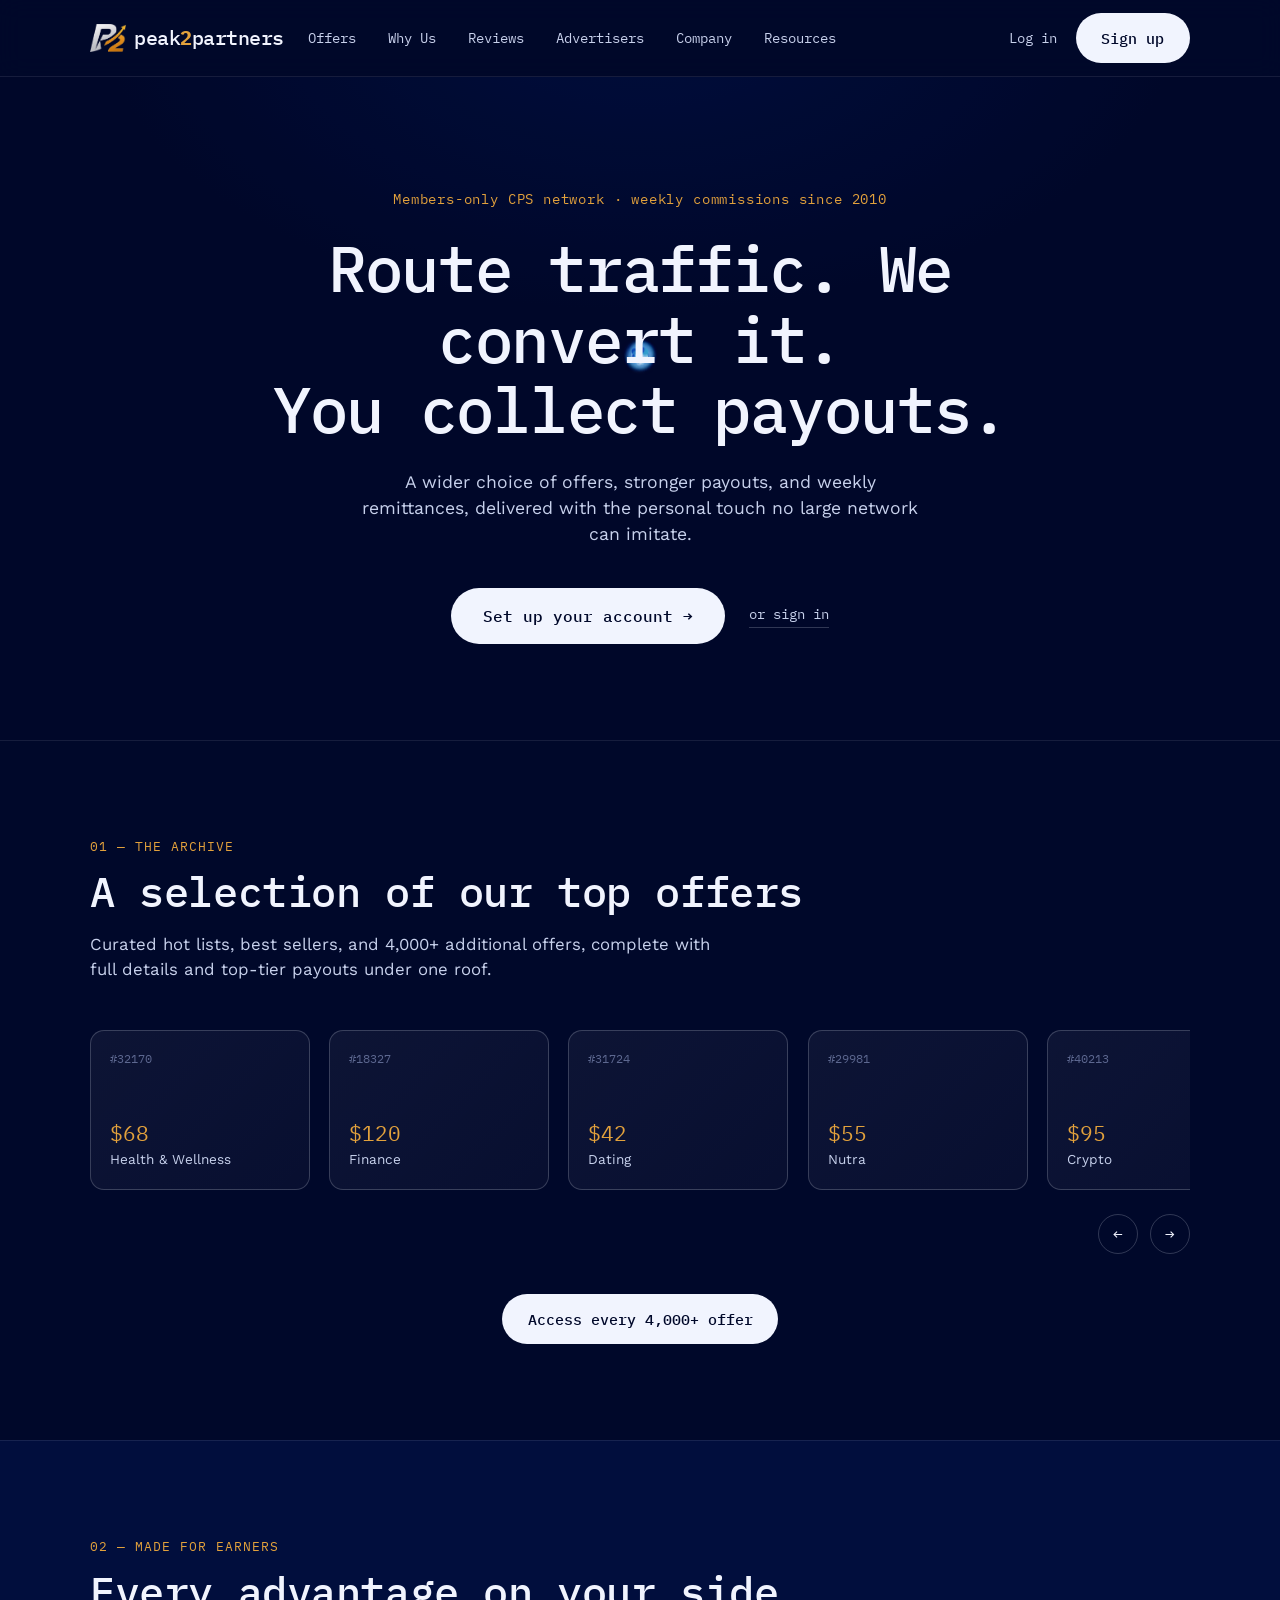
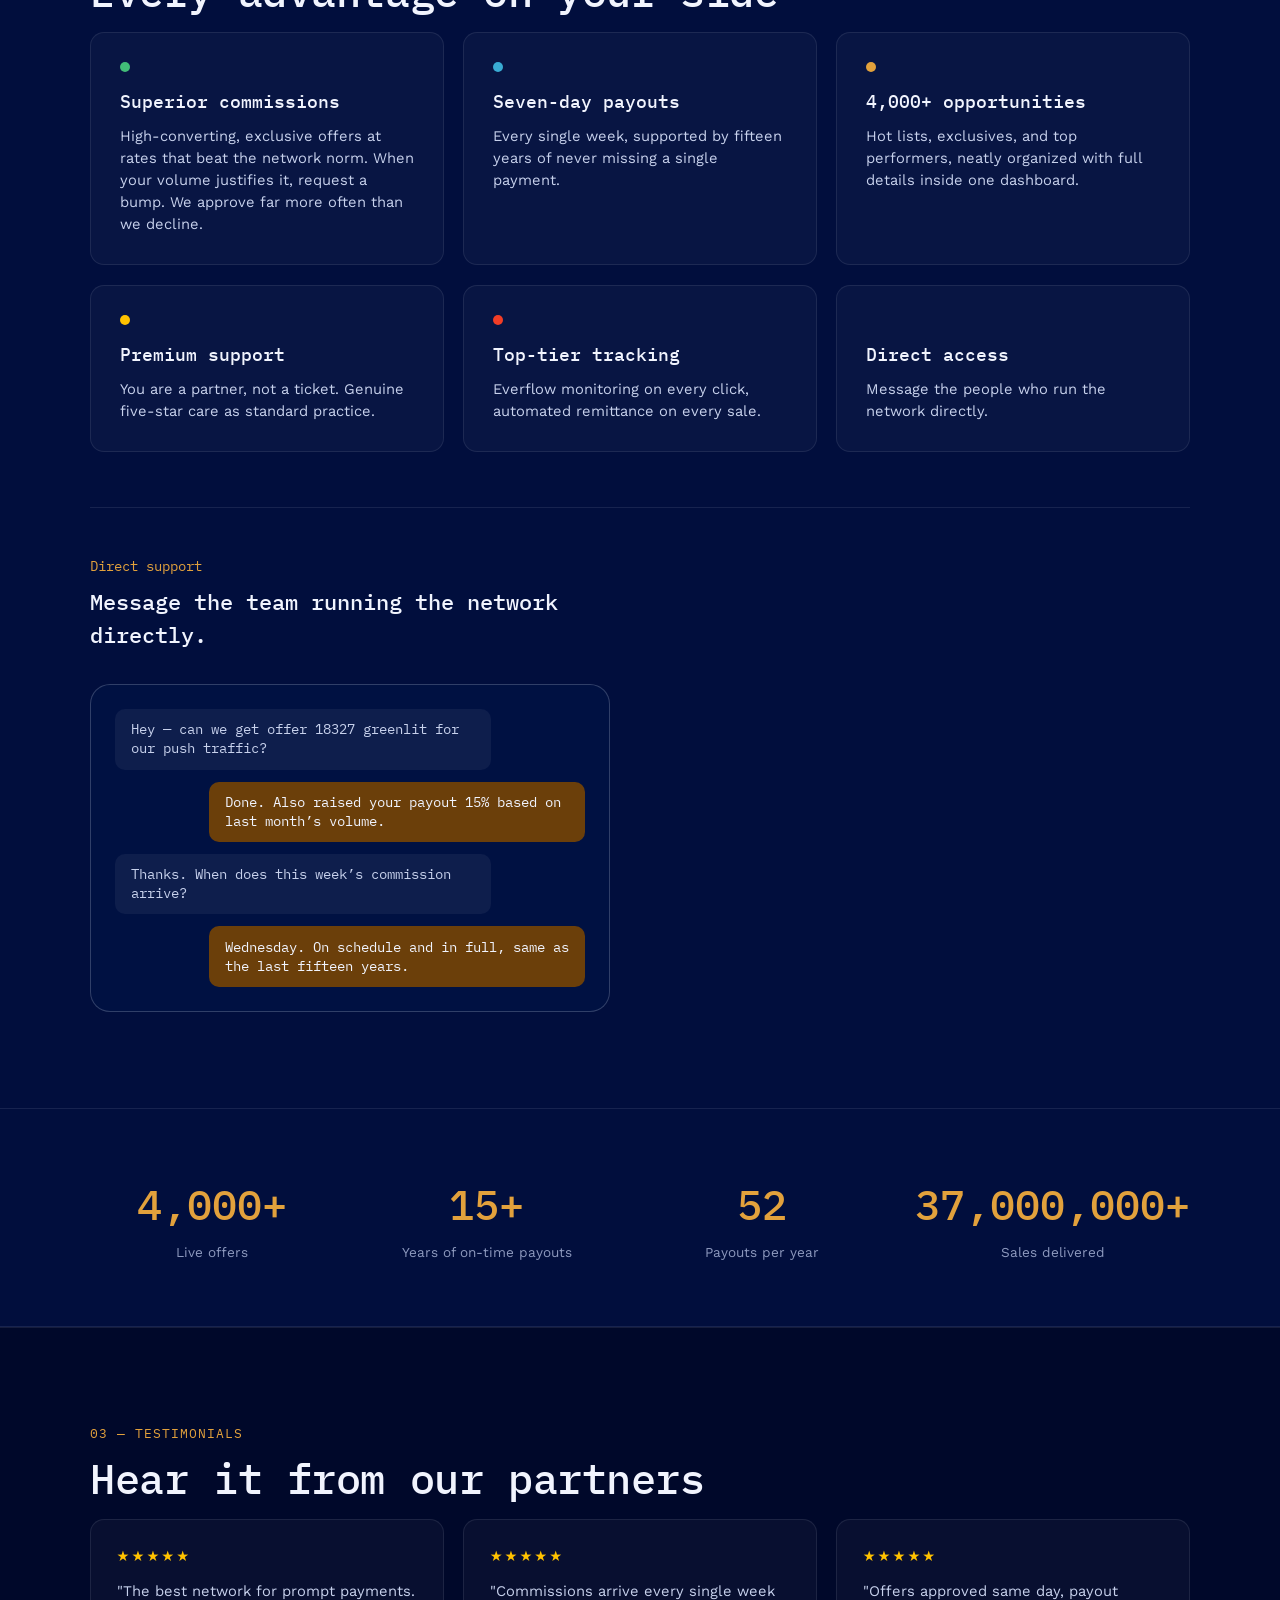
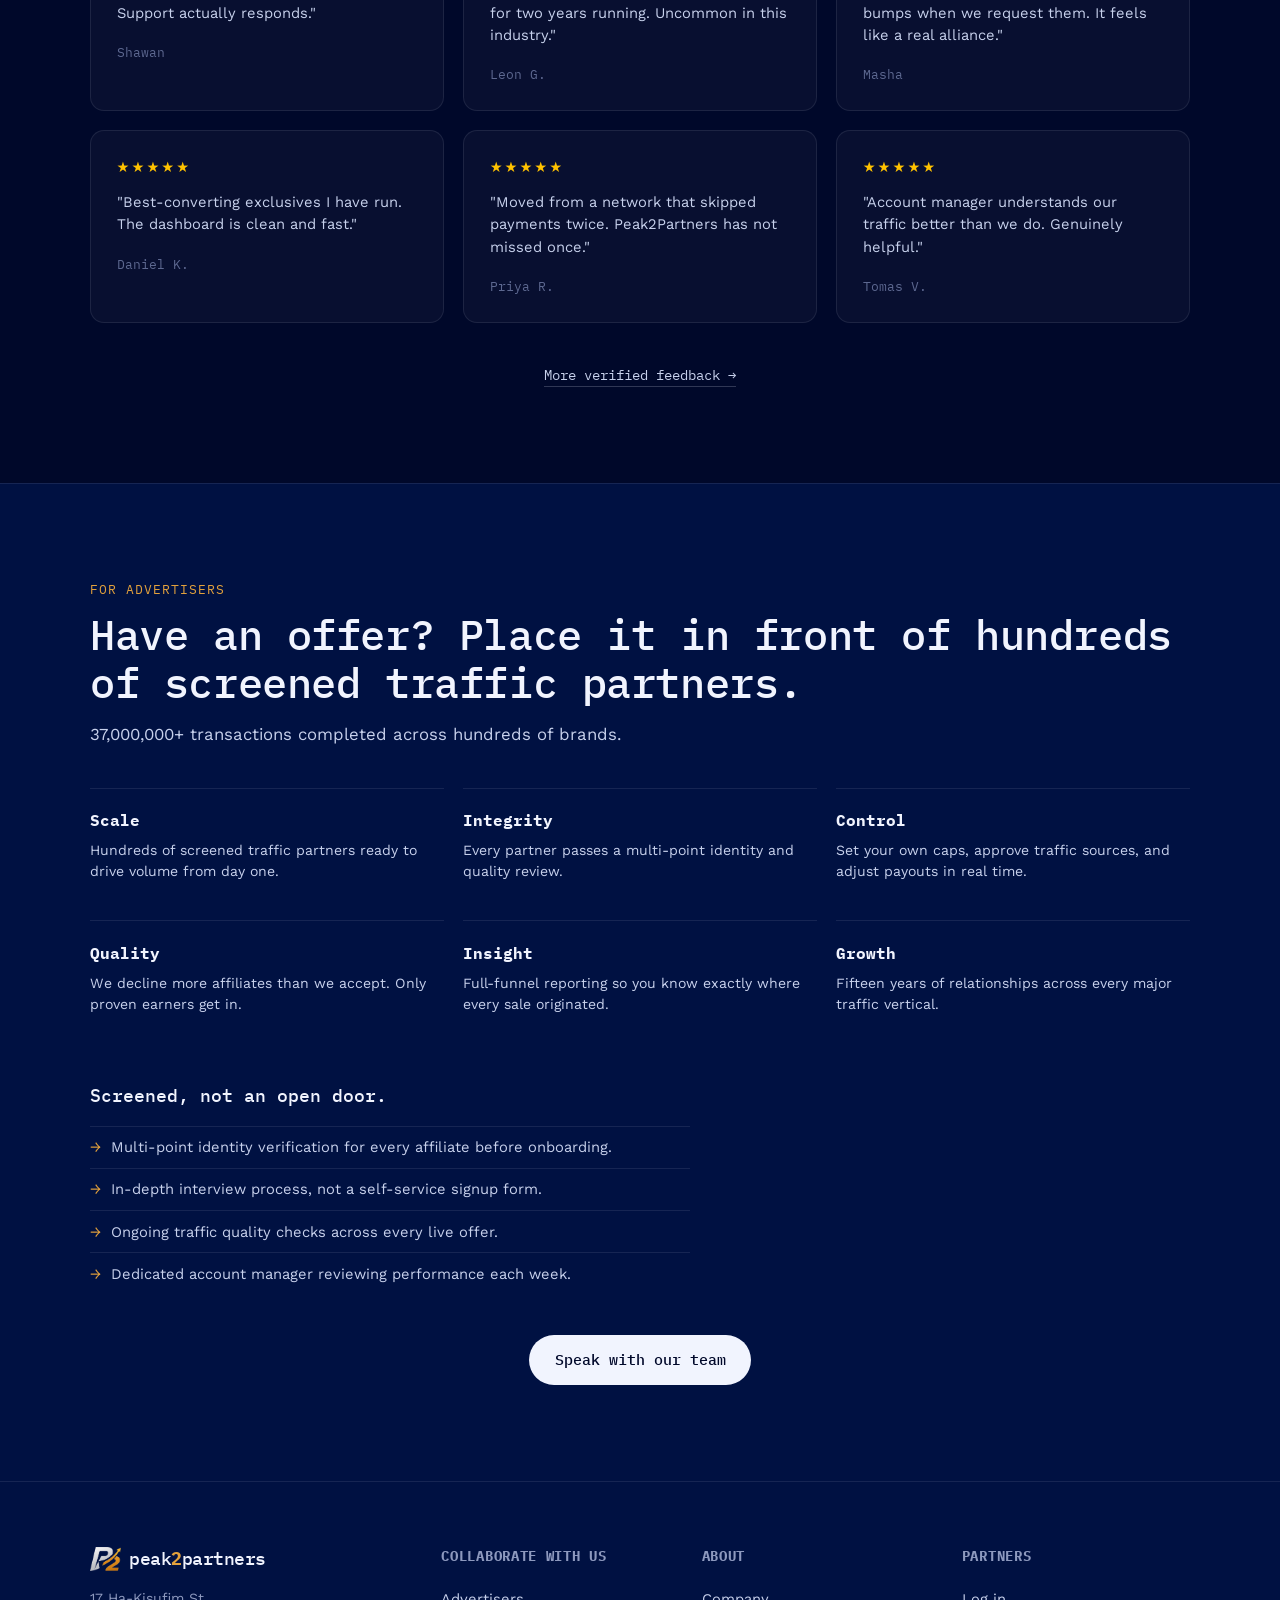
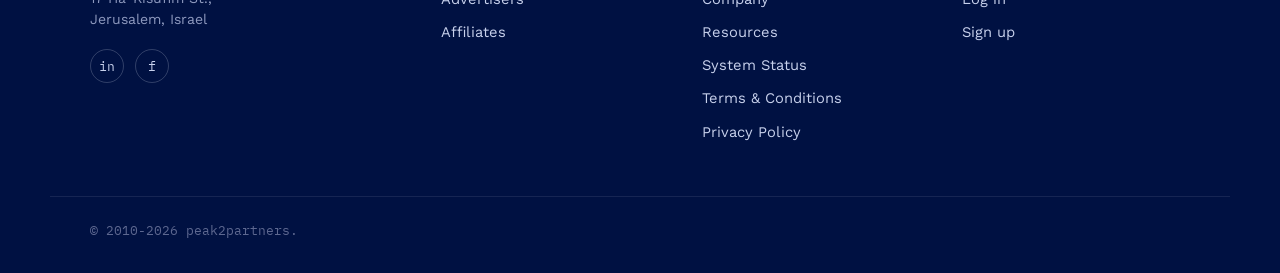
==== commit 9705c932: "refactor: rebrand with bronze color scheme and simplified logo Replace blue accent (#65c1ff) with br" ====
--- a/index.html
+++ b/index.html
@@ -61,57 +61,11 @@
 </head>
 <body>
 
-<svg width="0" height="0" style="position:absolute" aria-hidden="true">
-  <defs>
-    <linearGradient id="lg-peakFront" x1="0" y1="0" x2="0" y2="1">
-      <stop offset="0" stop-color="#cfeaff"/>
-      <stop offset="1" stop-color="#2f8fd6"/>
-    </linearGradient>
-    <linearGradient id="lg-peakFrontShade" x1="0" y1="0" x2="0" y2="1">
-      <stop offset="0" stop-color="#7fc3ee"/>
-      <stop offset="1" stop-color="#0b35b3"/>
-    </linearGradient>
-    <linearGradient id="lg-peakBack" x1="0" y1="0" x2="0" y2="1">
-      <stop offset="0" stop-color="#8da4d8"/>
-      <stop offset="1" stop-color="#33437a"/>
-    </linearGradient>
-    <radialGradient id="lg-apexGlow" cx=".5" cy=".5" r=".5">
-      <stop offset="0" stop-color="#65c1ff" stop-opacity=".65"/>
-      <stop offset="1" stop-color="#65c1ff" stop-opacity="0"/>
-    </radialGradient>
-    <linearGradient id="lg-textShine" x1="0" y1="0" x2="1" y2="0">
-      <stop offset="0" stop-color="#f1f4fe"/>
-      <stop offset="1" stop-color="#a9d8ff"/>
-    </linearGradient>
-    <linearGradient id="lg-badge" x1="0" y1="0" x2="1" y2="1">
-      <stop offset="0" stop-color="#8fe0ff"/>
-      <stop offset="1" stop-color="#0b35b3"/>
-    </linearGradient>
-    <linearGradient id="lg-connector" x1="0" y1="0" x2="1" y2="1">
-      <stop offset="0" stop-color="#65c1ff" stop-opacity="1"/>
-      <stop offset="1" stop-color="#65c1ff" stop-opacity="0"/>
-    </linearGradient>
-  </defs>
-</svg>
-
 <header class="site-header">
   <div class="wrap header-inner">
     <a href="index.html" class="logo">
-      <svg width="256" height="44" viewBox="0 0 256 44" xmlns="http://www.w3.org/2000/svg" role="img" aria-label="peak2partners">
-        <line x1="0" y1="36" x2="46" y2="36" stroke="#f1f4fe" stroke-opacity=".15" stroke-width="1"/>
-        <polygon points="32,14 20,36 44,36" fill="url(#lg-peakBack)"/>
-        <circle cx="32" cy="14" r="1.6" fill="#65c1ff" fill-opacity=".7"/>
-        <line x1="16" y1="6" x2="32" y2="14" stroke="url(#lg-connector)" stroke-width="1.4" stroke-linecap="round"/>
-        <polygon points="16,6 4,36 16,36" fill="url(#lg-peakFront)"/>
-        <polygon points="16,6 16,36 28,36" fill="url(#lg-peakFrontShade)"/>
-        <circle cx="16" cy="6" r="9" fill="url(#lg-apexGlow)"/>
-        <circle cx="16" cy="6" r="2.6" fill="#f1f4fe"/>
-        <circle cx="16" cy="6" r="1.1" fill="#65c1ff"/>
-        <text x="56" y="29" font-family="'IBM Plex Mono','SF Mono',ui-monospace,monospace" font-size="22" font-weight="500" letter-spacing="-0.5" fill="url(#lg-textShine)">peak</text>
-        <rect x="114" y="11" width="20" height="20" rx="6" fill="url(#lg-badge)"/>
-        <text x="124" y="25.5" font-family="'IBM Plex Mono','SF Mono',ui-monospace,monospace" font-size="13" font-weight="700" text-anchor="middle" fill="#00082a">2</text>
-        <text x="142" y="29" font-family="'IBM Plex Mono','SF Mono',ui-monospace,monospace" font-size="22" font-weight="500" letter-spacing="-0.5" fill="#f1f4fe">partners</text>
-      </svg>
+      <img src="assets/logo-mark.png" alt="" class="logo-mark" width="36" height="28" />
+      <span class="logo-text">peak<span class="logo-2">2</span>partners</span>
     </a>
     <nav class="main-nav" id="mainNav">
       <a href="#vault">Offers</a>
@@ -228,21 +182,10 @@
 <footer class="site-footer" id="footer">
   <div class="wrap footer-inner">
     <div class="footer-brand">
-      <svg width="205" height="35" viewBox="0 0 256 44" xmlns="http://www.w3.org/2000/svg" role="img" aria-label="peak2partners">
-        <line x1="0" y1="36" x2="46" y2="36" stroke="#f1f4fe" stroke-opacity=".15" stroke-width="1"/>
-        <polygon points="32,14 20,36 44,36" fill="url(#lg-peakBack)"/>
-        <circle cx="32" cy="14" r="1.6" fill="#65c1ff" fill-opacity=".7"/>
-        <line x1="16" y1="6" x2="32" y2="14" stroke="url(#lg-connector)" stroke-width="1.4" stroke-linecap="round"/>
-        <polygon points="16,6 4,36 16,36" fill="url(#lg-peakFront)"/>
-        <polygon points="16,6 16,36 28,36" fill="url(#lg-peakFrontShade)"/>
-        <circle cx="16" cy="6" r="9" fill="url(#lg-apexGlow)"/>
-        <circle cx="16" cy="6" r="2.6" fill="#f1f4fe"/>
-        <circle cx="16" cy="6" r="1.1" fill="#65c1ff"/>
-        <text x="56" y="29" font-family="'IBM Plex Mono','SF Mono',ui-monospace,monospace" font-size="22" font-weight="500" letter-spacing="-0.5" fill="url(#lg-textShine)">peak</text>
-        <rect x="114" y="11" width="20" height="20" rx="6" fill="url(#lg-badge)"/>
-        <text x="124" y="25.5" font-family="'IBM Plex Mono','SF Mono',ui-monospace,monospace" font-size="13" font-weight="700" text-anchor="middle" fill="#00082a">2</text>
-        <text x="142" y="29" font-family="'IBM Plex Mono','SF Mono',ui-monospace,monospace" font-size="22" font-weight="500" letter-spacing="-0.5" fill="#f1f4fe">partners</text>
-      </svg>
+      <div class="logo">
+        <img src="assets/logo-mark.png" alt="" class="logo-mark" width="31" height="24" />
+        <span class="logo-text">peak<span class="logo-2">2</span>partners</span>
+      </div>
       <p>17 Ha-Kisufim St.,<br>Jerusalem, Israel</p>
       <div class="social-icons">
         <a href="#" aria-label="LinkedIn">in</a>
--- a/css/style.css
+++ b/css/style.css
@@ -7,8 +7,8 @@
   --ink2:#c7d1ec;
   --dim:#8d99be;
   --faint:#5d6890;
-  --accent:#65c1ff;
-  --blue:#0b35b3;
+  --accent:#e2a13c;
+  --bronze:#6b3f0a;
   --sp-r:#f23d26;
   --sp-y:#ffc200;
   --sp-g:#42bc78;
@@ -101,7 +101,10 @@
   height:76px;
   flex-wrap:nowrap;
 }
-.logo svg{height:26px;width:auto;display:block}
+.logo{display:flex;align-items:center;gap:.5rem}
+.logo-mark{height:28px;width:auto;display:block}
+.logo-text{font-family:var(--mono);font-size:1.25rem;font-weight:500;letter-spacing:-.5px;color:var(--ink);white-space:nowrap}
+.logo-2{color:var(--accent);font-weight:700}
 .main-nav{
   display:flex;align-items:center;gap:2rem;
   flex:1;
@@ -238,7 +241,7 @@
   line-height:1.4;
 }
 .chat-msg.them{background:var(--surf2);color:var(--ink2);align-self:flex-start}
-.chat-msg.us{background:var(--blue);color:var(--ink);align-self:flex-end}
+.chat-msg.us{background:var(--bronze);color:var(--ink);align-self:flex-end}
 
 /* ===== Stats ===== */
 .stats{padding:4rem 0;background:var(--bg2);border-top:1px solid var(--line);border-bottom:1px solid var(--line)}
@@ -298,7 +301,9 @@
   gap:2rem;
   padding-bottom:3rem;
 }
-.footer-brand svg{height:22px;width:auto;display:block;margin-bottom:1rem}
+.footer-brand .logo{margin-bottom:1rem}
+.footer-brand .logo-mark{height:24px}
+.footer-brand .logo-text{font-size:1.1rem}
 .footer-brand p{color:var(--dim);font-size:.88rem;line-height:1.5}
 .social-icons{display:flex;gap:.7rem;margin-top:1.2rem}
 .social-icons a{
